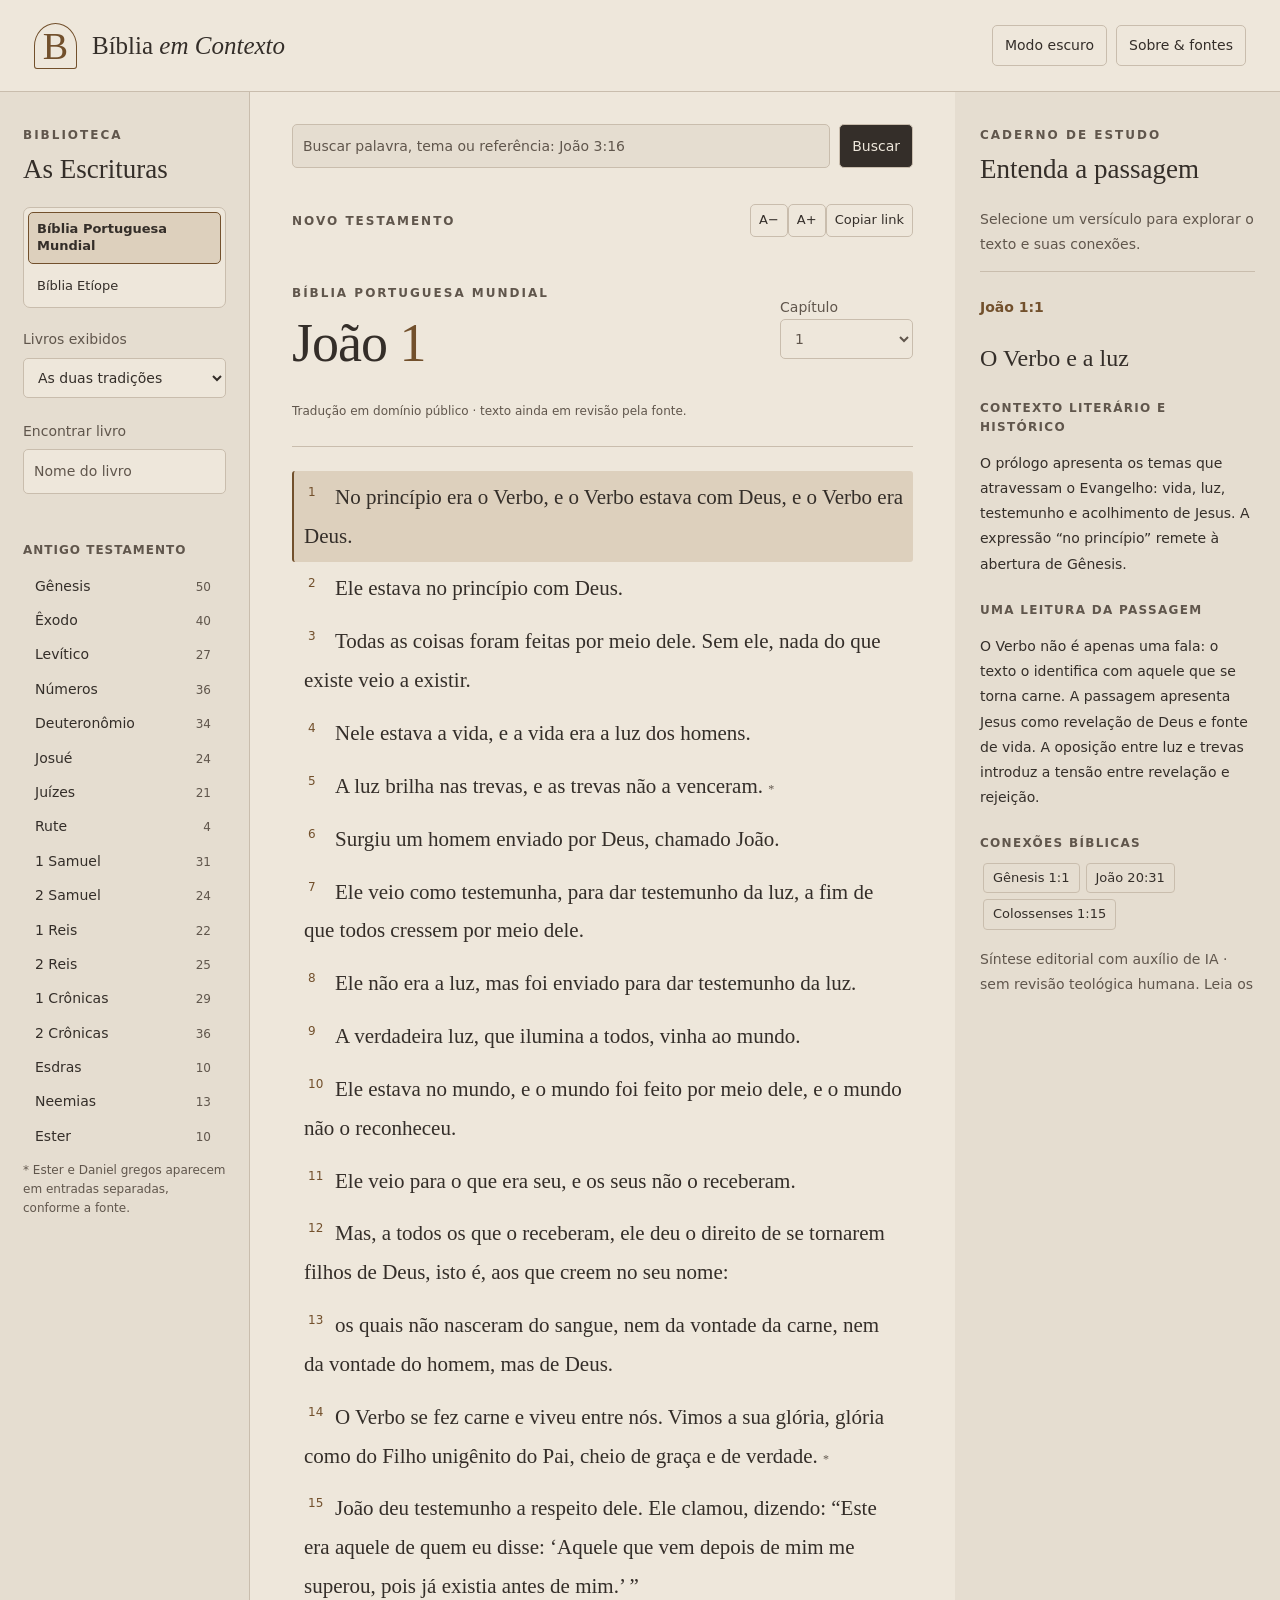
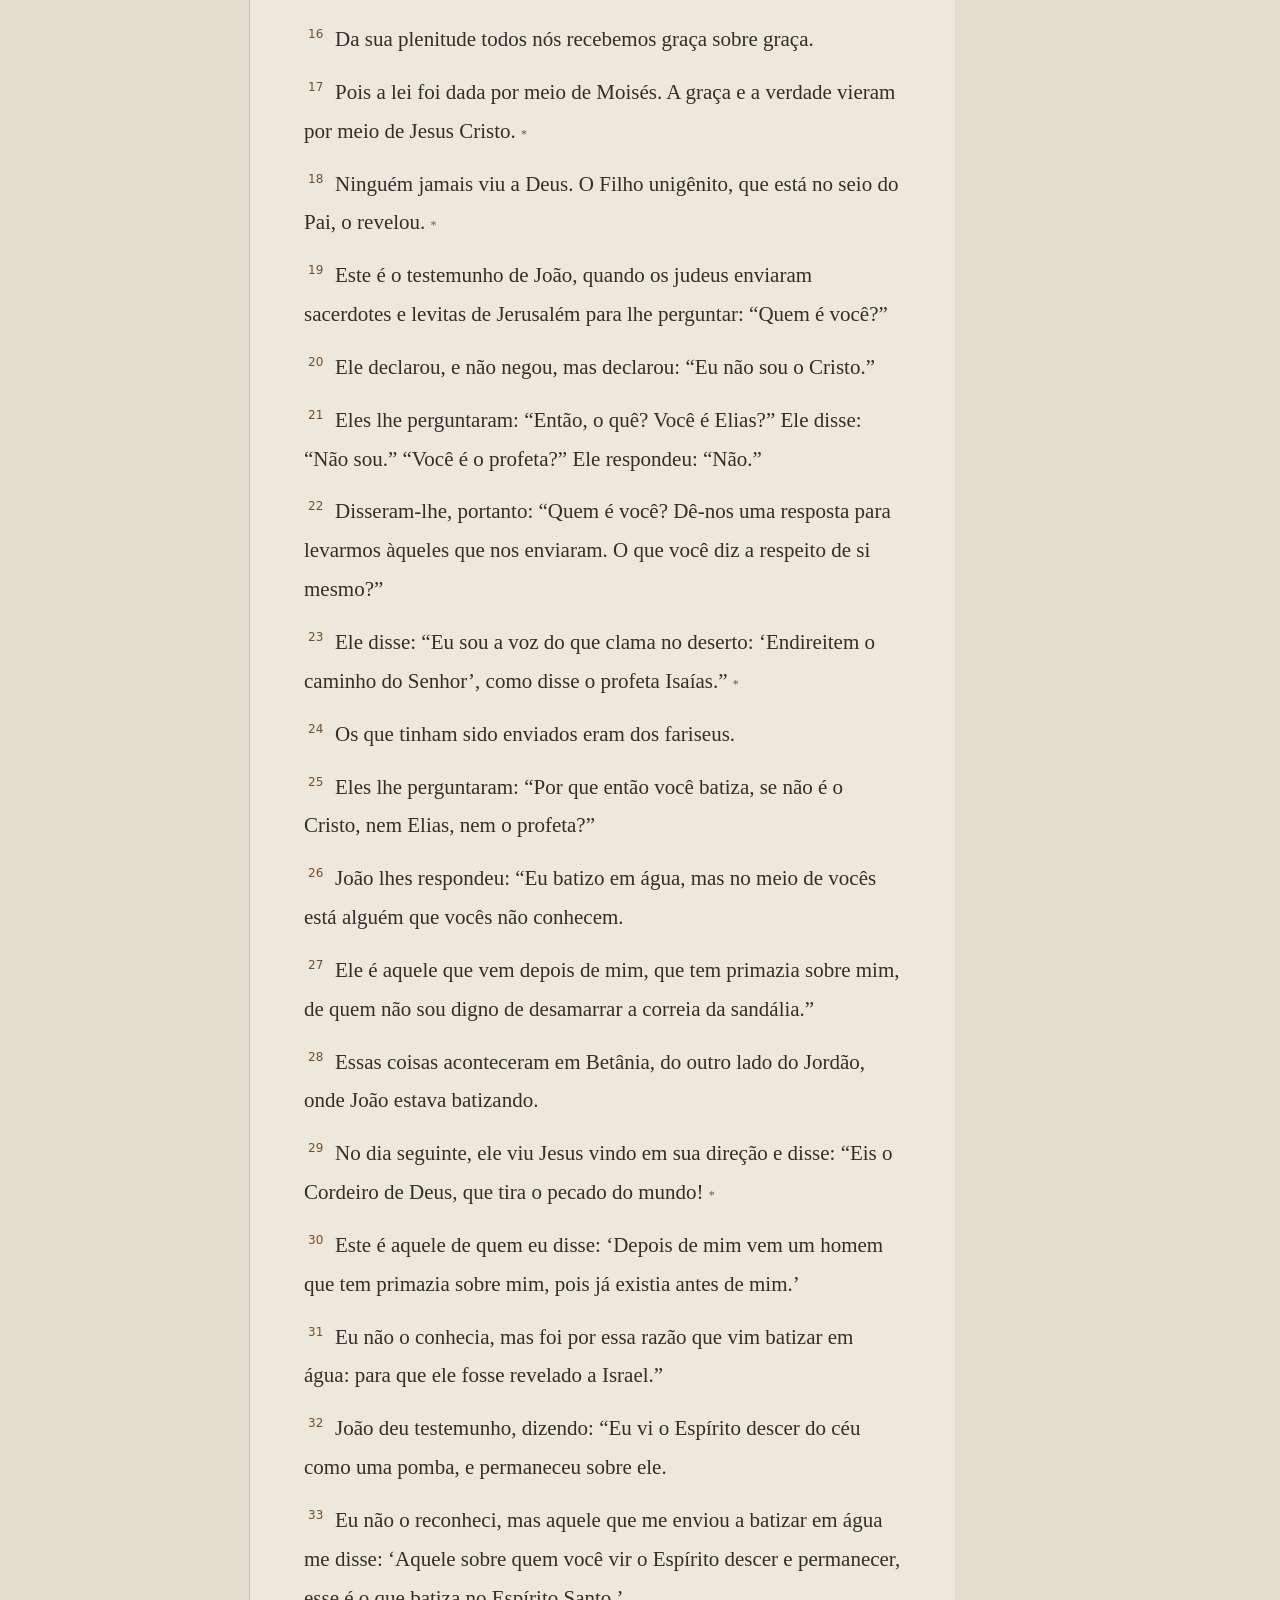
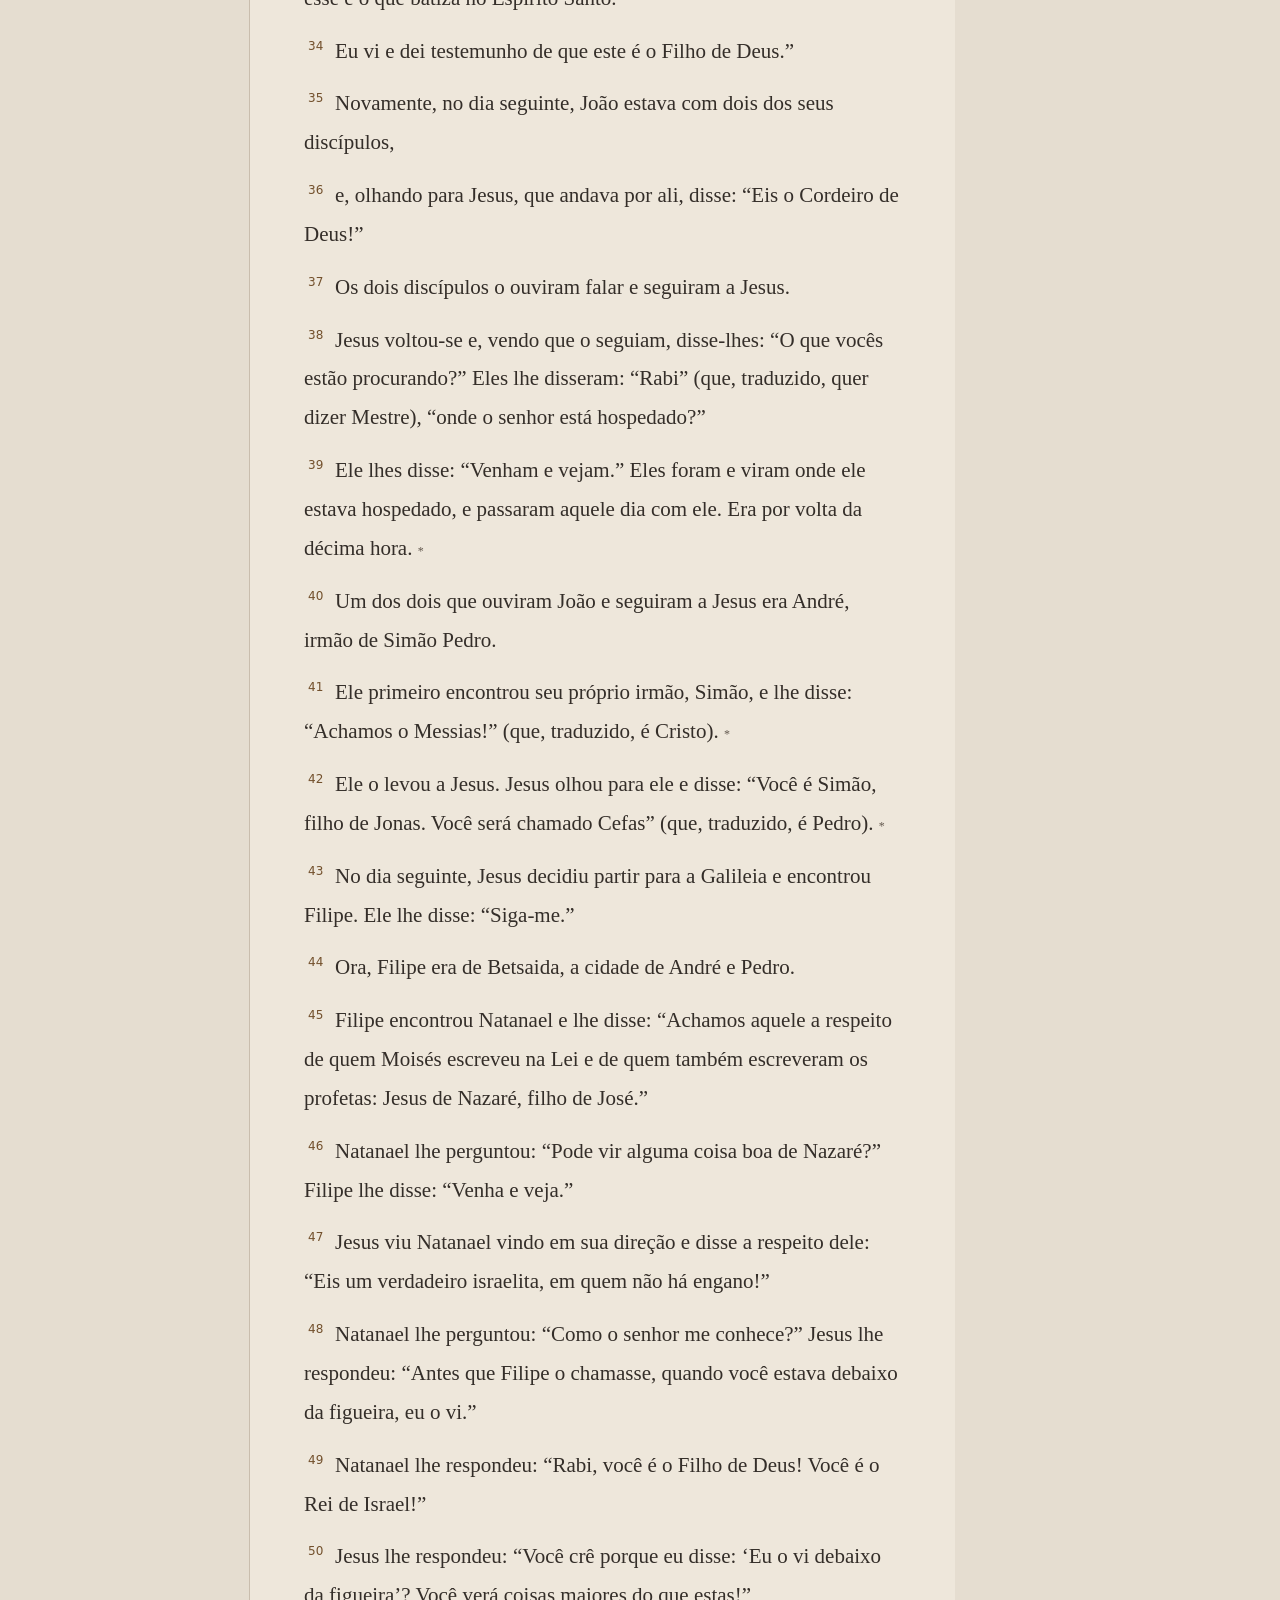
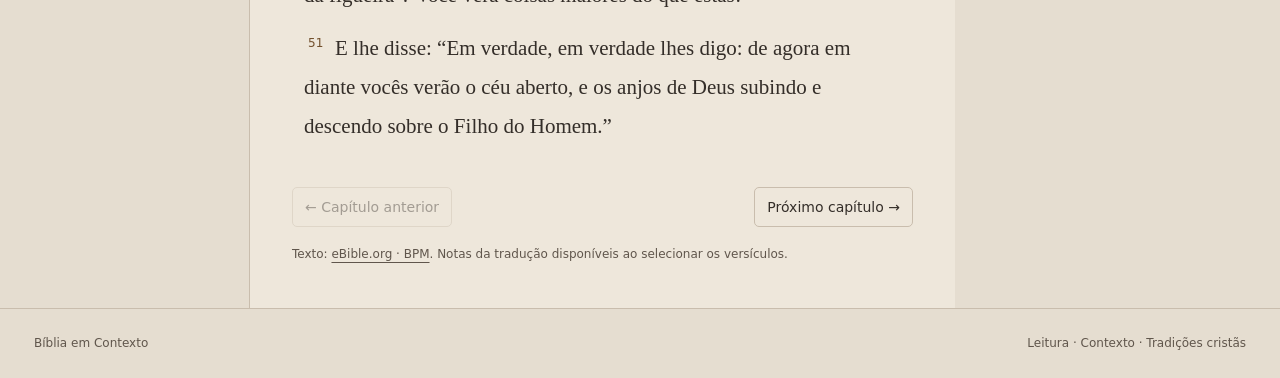
==== docs/index.html @ 59eb66b7 "Disponibiliza Enoque em português e destaca os textos etíopes" ====
<!doctype html><html lang="pt-BR"><head><meta charset="utf-8"><meta name="viewport" content="width=device-width,initial-scale=1"><meta name="theme-color" content="#e5ddd0"><meta name="description" content="Leia a Bíblia em português, consulte o cânon etíope e explore o contexto das passagens."><title>Bíblia em Contexto</title><link rel="stylesheet" href="./style.css?v=2"><script src="./ethiopic.js?v=2" defer></script><script src="./app.js?v=2" defer></script></head><body><a class="skip" href="#reading">Ir para o texto</a><header><a href="#JHN/1/1" class="brand"><span class="monogram">B</span><span>Bíblia <i>em Contexto</i></span></a><div class="header-tools"><button id="theme" aria-label="Alternar modo escuro">Modo escuro</button><button id="about-open">Sobre & fontes</button></div></header><div class="workspace"><aside class="library"><div class="eyebrow">BIBLIOTECA</div><h2>As Escrituras</h2><div class="bible-switch" role="group" aria-label="Escolher Bíblia"><button type="button" id="bible-bpm" aria-pressed="true">Bíblia Portuguesa Mundial</button><button type="button" id="bible-ethiopic" aria-pressed="false">Bíblia Etíope</button></div><p id="ethiopic-library-note" class="small library-note" hidden>Textos próprios da edição etíope e índice do cânon.</p><label id="ethiopic-filter-picker" hidden>Livros exibidos<select id="ethiopic-filter"><option value="texts">Textos da edição etíope</option><option value="all">Índice do cânon etíope</option></select></label><label id="canon-label" for="canon">Livros exibidos</label><select id="canon"><option value="all">As duas tradições</option><option value="protestant">Cânon protestante · 66 livros</option><option value="catholic">Cânon católico · 73 livros*</option></select><label for="book-filter">Encontrar livro</label><input id="book-filter" type="search" placeholder="Nome do livro"><nav id="books" aria-label="Livros da Bíblia"></nav><p class="small" id="canon-note">* Ester e Daniel gregos aparecem em entradas separadas, conforme a fonte.</p></aside><main id="reading"><form id="search-form" class="search"><label class="sr" for="search">Buscar na Bíblia</label><input id="search" type="search" placeholder="Buscar palavra, tema ou referência: João 3:16" required><button type="submit">Buscar</button></form><section id="results" hidden aria-live="polite"></section><div class="reader-toolbar"><span id="testament" class="eyebrow">NOVO TESTAMENTO</span><div><button id="smaller" aria-label="Diminuir fonte">A−</button><button id="larger" aria-label="Aumentar fonte">A+</button><button id="share">Copiar link</button></div></div><div class="chapter-heading"><div><p class="eyebrow" id="reading-edition">BÍBLIA PORTUGUESA MUNDIAL</p><h1 id="chapter-title">João <em>1</em></h1></div><label id="chapter-picker">Capítulo<select id="chapter" aria-label="Selecionar capítulo"></select></label></div><p class="edition" id="edition-note">Tradução em domínio público · texto ainda em revisão pela fonte.</p><label id="enoch-language-picker" hidden>Idioma de 1 Enoque<select id="enoch-language"><option value="pt">Português</option><option value="gez">Ge’ez</option></select></label><p class="small" id="parallel-note" hidden></p><div id="chapter-note"></div><div id="verses" aria-live="polite"><p>Carregando o texto bíblico…</p></div><nav id="chapter-nav" class="chapter-nav" aria-label="Navegação de capítulos"><button id="prev">← Capítulo anterior</button><button id="next">Próximo capítulo →</button></nav><p class="small" id="source-note">Texto: <a href="https://ebible.org/details.php?id=porbrbsl" target="_blank" rel="noopener">eBible.org · BPM</a>. Notas da tradução disponíveis ao selecionar os versículos.</p></main><aside class="study" id="study"><div class="eyebrow">CADERNO DE ESTUDO</div><h2>Entenda a passagem</h2><p class="study-help">Selecione um versículo para explorar o texto e suas conexões.</p><p id="selected-ref" class="selected-ref">João 1:1</p><div id="comment"></div><details open class="themes"><summary>Explorar por tema</summary><div id="themes"></div></details></aside></div><footer><span>Bíblia em Contexto</span><span>Leitura · Contexto · Tradições cristãs</span></footer><dialog id="about"><button id="about-close" class="close">Fechar ×</button><p class="eyebrow">CRITÉRIOS EDITORIAIS</p><h2>Uma leitura com contexto.</h2><p>O texto bíblico e os comentários são apresentados separadamente. Na Bíblia Portuguesa Mundial, o filtro reúne os livros do cânon protestante e os deuterocanônicos do cânon católico, com Ester e Daniel gregos em entradas próprias. A tradução é a mesma nos dois filtros.</p><h3>Texto e licença</h3><p>Usamos a <a href="https://ebible.org/details.php?id=porbrbsl" target="_blank" rel="noopener">Bíblia Portuguesa Mundial (BPM), disponibilizada como domínio público</a>. A fonte a identifica como rascunho em revisão; esta não é uma edição católica oficialmente aprovada. Arquivo consultado em 9 de setembro de 2026. Grafia e numeração do texto foram preservadas; apenas nomes de livros na navegação foram normalizados.</p><h3>Bíblia Etíope</h3><p>A Igreja Ortodoxa Tewahedo Etíope conta tradicionalmente 81 livros. A organização pode variar conforme o modo de agrupar livros e seções. O índice inclui obras do cânon mais amplo e indica quais ainda aguardam texto no site.</p><p>O acervo traz 1 Enoque, Jubileus e os três livros de Meqabyan em ge’ez, a partir da edição impressa da Igreja Ortodoxa Tewahedo Etíope, digitalizada pelo projeto <a href="https://betamasaheft.eu/" target="_blank" rel="noopener">Beta maṣāḥǝft (Universität Hamburg)</a>. Os textos em ge’ez foram extraídos do XML, com normalização de espaços, e são distribuídos sob <a href="https://creativecommons.org/licenses/by-sa/4.0/" target="_blank" rel="license noopener">CC BY-SA 4.0</a>. A Carta de Judas também está disponível em ge’ez, na transcrição do projeto Beta maṣāḥǝft. No índice do cânon, a sigla BPM indica os livros em comum cujo texto em português vem da Bíblia Portuguesa Mundial.</p><p>Os 108 capítulos de 1 Enoque estão disponíveis no leitor em português, na <a href="https://bibliaetiope.com.br/pt/henok" target="_blank" rel="noopener">tradução preliminar do Bíblia Etíope / QVNK Studio</a> a partir de R. H. Charles (1917). Republicação com atribuição conforme os <a href="https://bibliaetiope.com.br/pt/termos" target="_blank" rel="noopener">termos da fonte</a>. É possível alternar para ge’ez. As edições podem ter diferenças de numeração.</p><h3>Comentários e interpretações</h3><p>Os comentários são sínteses editoriais iniciais produzidas com auxílio de IA, sem revisão teológica humana. Não são parte da tradução, pronunciamento de uma igreja nem consenso acadêmico. Há comentários para uma seleção de passagens; nos demais trechos, essa ausência é indicada. As referências bíblicas permitem conferir a leitura proposta.</p><p>Quando há comparação confessional, identificamos a tradição. Uma interpretação reformada não representa todos os evangélicos. A divisão e a numeração de Ester, Daniel e Salmos podem diferir de outras edições.</p><h3>Fontes para aprofundar</h3><ul><li><a href="https://www.ethiopianorthodox.org/english/canonical/books.html?lang=en" target="_blank" rel="noopener">Igreja Ortodoxa Tewahedo Etíope · lista canônica</a></li><li><a href="https://www.islamic-awareness.org/bible/text/canon/ethiopican" target="_blank" rel="noopener">Roger W. Cowley · estudo dos cânones etíopes</a></li><li><a href="https://www.vatican.va/archive/cathechism_po/index_new/p1s1c2_50-141_po.html" target="_blank" rel="noopener">Catecismo católico, §§ 50–141: revelação, interpretação e cânon</a></li><li><a href="https://www.vatican.va/archive/compendium_ccc/documents/archive_2005_compendium-ccc_po.html" target="_blank" rel="noopener">Compêndio do Catecismo da Igreja Católica</a></li><li><a href="https://www.opc.org/wcf.html" target="_blank" rel="noopener">Confissão de Westminster — tradição presbiteriana/reformada (inglês)</a></li></ul><p class="small">O modo de leitura e o tamanho da fonte são guardados apenas neste navegador. O link compartilhado respeita as permissões de acesso do site.</p></dialog><div id="notice" role="status"></div></body></html>
---- docs/style.css ----
:root{--bg:#e5ddd0;--paper:#eee7db;--ink:#342e29;--muted:#60564c;--line:#c9bdad;--accent:#72502c;--wash:#ddd0bd;--serif:Georgia,'Times New Roman',serif;--reading:21px}*{box-sizing:border-box}body{margin:0;background:var(--bg);color:var(--ink);font:16px/1.6 system-ui,sans-serif}body.dark{--bg:#211d19;--paper:#2b2520;--ink:#e9dfd0;--muted:#bfb09e;--line:#574a3c;--accent:#d6b080;--wash:#40352a}a{color:inherit;text-underline-offset:4px}button,input,select{font:inherit;color:inherit}input::placeholder{color:var(--muted);opacity:1}::selection{background:var(--wash);color:var(--ink)}:root{color-scheme:light}body.dark{color-scheme:dark}button,select{cursor:pointer}button{background:transparent;border:1px solid var(--line);padding:8px 12px;border-radius:5px}button:hover{background:var(--wash)}button:disabled{opacity:.4;cursor:default}button:focus-visible,a:focus-visible,input:focus-visible,select:focus-visible,summary:focus-visible{outline:3px solid var(--accent);outline-offset:3px}header{height:92px;display:flex;justify-content:space-between;align-items:center;padding:0 34px;border-bottom:1px solid var(--line);background:var(--paper)}.brand{display:flex;align-items:center;gap:15px;font:25px var(--serif);text-decoration:none}.brand i{font-weight:normal}.monogram{font:38px var(--serif);border:1px solid var(--accent);border-radius:50% 50% 3px 3px;color:var(--accent);width:43px;text-align:center}.header-tools{display:flex;gap:9px}.header-tools button{font-size:14px}.workspace{display:grid;grid-template-columns:250px minmax(350px,1fr) 325px;max-width:1600px;margin:auto}.library{padding:34px 23px;border-right:1px solid var(--line)}.eyebrow{font:600 12px/1.5 system-ui,sans-serif;letter-spacing:2px;color:var(--muted)}h2{font:27px/1.25 var(--serif);margin:9px 0 20px}h3{font:22px/1.3 var(--serif);margin:23px 0 10px}label{display:block;font-size:14px;margin-bottom:7px;color:var(--muted)}input,select{background:var(--paper);border:1px solid var(--line);border-radius:5px;padding:10px;width:100%}.library select{font-size:14px;margin-bottom:22px}.library input{font-size:14px}#books{margin-top:25px;max-height:70vh;overflow:auto;padding-right:5px}#books h3{font:600 12px system-ui;letter-spacing:1px;text-transform:uppercase;color:var(--muted);margin:24px 0 12px}#books a{display:flex;justify-content:space-between;text-decoration:none;padding:6px 10px;border-left:2px solid transparent;font-size:14px}#books a.active{background:var(--wash);border-color:var(--accent);font-weight:600}#books a span{color:var(--muted);font-size:12px}main{background:var(--paper);padding:32px 42px;min-width:0}.search{display:flex;gap:9px;margin-bottom:36px}.search input{min-width:0;font-size:14px;background:var(--bg)}.search button{background:var(--ink);color:var(--paper);font-size:14px}.reader-toolbar{display:flex;align-items:center;justify-content:space-between;gap:10px}.reader-toolbar button{font-size:13px;padding:5px 8px}.chapter-heading{display:flex;align-items:center;justify-content:space-between;gap:20px;margin-top:35px}.chapter-heading h1{font:54px/1.1 var(--serif);margin:7px 0 16px;letter-spacing:-1px}.chapter-heading em{font-weight:normal;font-style:normal;color:var(--accent)}.chapter-heading select{min-width:75px}.edition,.small{font-size:12px;color:var(--muted);line-height:1.6}.edition{border-bottom:1px solid var(--line);padding-bottom:25px;margin-bottom:24px}#verses{font:var(--reading)/1.85 var(--serif)}.verse{margin:0;padding:7px 10px;border-left:2px solid transparent;border-radius:3px}.verse.selected{background:var(--wash);border-left-color:var(--accent)}.verse a{font:12px system-ui;color:var(--accent);text-decoration:none;display:inline-block;vertical-align:super;min-width:25px;padding:4px;margin-right:6px}.verse:hover{background:var(--bg)}.verse.selected:hover{background:var(--wash)}.chapter-nav{display:flex;justify-content:space-between;gap:12px;margin:34px 0 18px}.chapter-nav button{font-size:14px}.study{padding:34px 25px;align-self:start;position:sticky;top:0;max-height:100vh;overflow:auto}.study-help{font-size:14px;color:var(--muted)}.selected-ref{border-top:1px solid var(--line);padding-top:23px;font-size:14px;color:var(--accent);font-weight:600}.study p{font-size:14px;line-height:1.8}.study h3{font-size:24px}.study h4{font-size:12px;text-transform:uppercase;letter-spacing:1.3px;margin:24px 0 6px;color:var(--muted)}.reference{display:inline-block;padding:4px 9px;margin:3px;border:1px solid var(--line);border-radius:4px;font-size:13px;text-decoration:none}.themes{border-top:1px solid var(--line);margin-top:30px;padding-top:18px}.themes summary{cursor:pointer;font-family:var(--serif);font-size:21px}#themes{display:flex;gap:7px;flex-wrap:wrap;margin-top:16px}#themes button{font-size:13px;padding:5px 10px}footer{border-top:1px solid var(--line);display:flex;justify-content:space-between;padding:25px 34px;color:var(--muted);font-size:12px}#results{padding:20px;background:var(--bg);border:1px solid var(--line);margin-bottom:25px;max-height:450px;overflow:auto}#results a.result{display:block;padding:12px 0;border-bottom:1px solid var(--line);font-size:14px;text-decoration:none}#results strong{display:block;color:var(--accent)}#results button{font-size:13px;float:right}.alert{font-size:14px;background:var(--wash);border-left:2px solid var(--accent);padding:12px 15px}dialog{background:var(--paper);color:var(--ink);border:1px solid var(--line);border-radius:9px;max-width:730px;width:92%;max-height:88vh;padding:35px;line-height:1.8}dialog::backdrop{background:#211b16b3}.close{float:right;font-size:14px}#notice{position:fixed;bottom:20px;left:50%;transform:translateX(-50%);background:var(--ink);color:var(--paper);padding:12px 20px;border-radius:5px;display:none;max-width:90vw}.sr,.skip:not(:focus){position:absolute;width:1px;height:1px;overflow:hidden;clip-path:inset(50%)}.skip:focus{display:block;padding:10px}.study a:hover,#books a:hover{color:var(--accent)}@media(min-width:1600px){main{padding-left:65px;padding-right:65px}}@media(max-width:1150px){.workspace{grid-template-columns:205px minmax(300px,1fr)}.study{grid-column:2;position:static;max-height:none;border-top:1px solid var(--line)}.library{grid-row:1/3}main{padding:25px}.brand{font-size:22px}}@media(max-width:680px){header{height:auto;min-height:95px;padding:17px;gap:12px;flex-wrap:wrap}.brand{font-size:23px}.header-tools button{font-size:12px;padding:5px 8px}.workspace{display:block}.library{padding:20px;border-bottom:1px solid var(--line);border-right:0}.library h2,.library>.eyebrow,.library>label[for=book-filter],.library>#book-filter,.library>.small{display:none}.library label{margin:0}.library select{margin:5px 0 8px}#books{max-height:150px;display:flex;flex-wrap:wrap;gap:3px;margin-top:8px}#books h3{flex-basis:100%;margin:8px 0}#books a{padding:4px 8px}#books a span{display:none}main{padding:24px 18px}.chapter-heading h1{font-size:45px}.chapter-heading{margin-top:24px}.reader-toolbar{flex-wrap:wrap}.study{padding:28px 24px}.search{margin-bottom:23px}.verse{padding:7px 5px}.chapter-nav button{font-size:12px}footer{padding:22px;gap:20px}dialog{padding:24px}.edition{font-size:12px}}@media(prefers-reduced-motion:no-preference){button,a{transition:background .15s,color .15s}}

.psalm-title{font-style:italic;color:var(--muted);font-size:17px;margin:0 0 20px}

@font-face {
  font-family: "Noto Serif Ethiopic";
  src: url("./fonts/NotoSerifEthiopic.ttf") format("truetype");
  font-weight: 100 900;
  font-display: swap;
}
.bible-switch {
  display: grid;
  gap: 5px;
  padding: 4px;
  margin-bottom: 20px;
  background: var(--paper);
  border: 1px solid var(--line);
  border-radius: 7px;
}
.bible-switch button {
  border-color: transparent;
  padding: 8px;
  font-size: 13px;
  line-height: 1.3;
  text-align: left;
}
.bible-switch button[aria-pressed="true"] {
  background: var(--wash);
  color: var(--ink);
  border-color: var(--accent);
  font-weight: 650;
}
.library .library-note { margin: -8px 0 16px; }
.chapter-nav[hidden] { display: none; }
#verses [lang="gez"], #results [lang="gez"] {
  font-family: "Noto Serif Ethiopic", Nyala, "Segoe UI Historic", serif;
}
#verses [lang="gez"] { line-height: 1.95; }
#books a { gap: 8px; align-items: baseline; }
#books a span { flex-shrink: 0; }
#source-note a + a { margin-left: 0.7em; }
@media (max-width: 680px) {
  .bible-switch { grid-template-columns: minmax(0, 1fr) minmax(0, 1fr); margin-bottom: 12px; }
  .bible-switch button { text-align: center; min-height: 44px; }
  .library .library-note:not([hidden]) { display: block; margin: 0 0 10px; }
  .chapter-heading h1 { overflow-wrap: anywhere; }
}

#canon-label[hidden], #canon[hidden], #canon-note[hidden],
#chapter-picker[hidden], #parallel-note[hidden] { display: none; }
#parallel-note { margin: -12px 0 20px; }
#parallel-note a { color: var(--accent); font-weight: 600; }
@media (max-width: 680px) {
  .library:has(#bible-ethiopic[aria-pressed="true"]) > #book-filter { display: block; }
}

#ethiopic-filter-picker[hidden], #enoch-language-picker[hidden] { display: none; }
#ethiopic-filter-picker select { margin: 4px 0 12px; }
#enoch-language-picker { max-width: 16em; margin: 0 0 16px; }
#enoch-language-picker select { margin-top: 4px; }
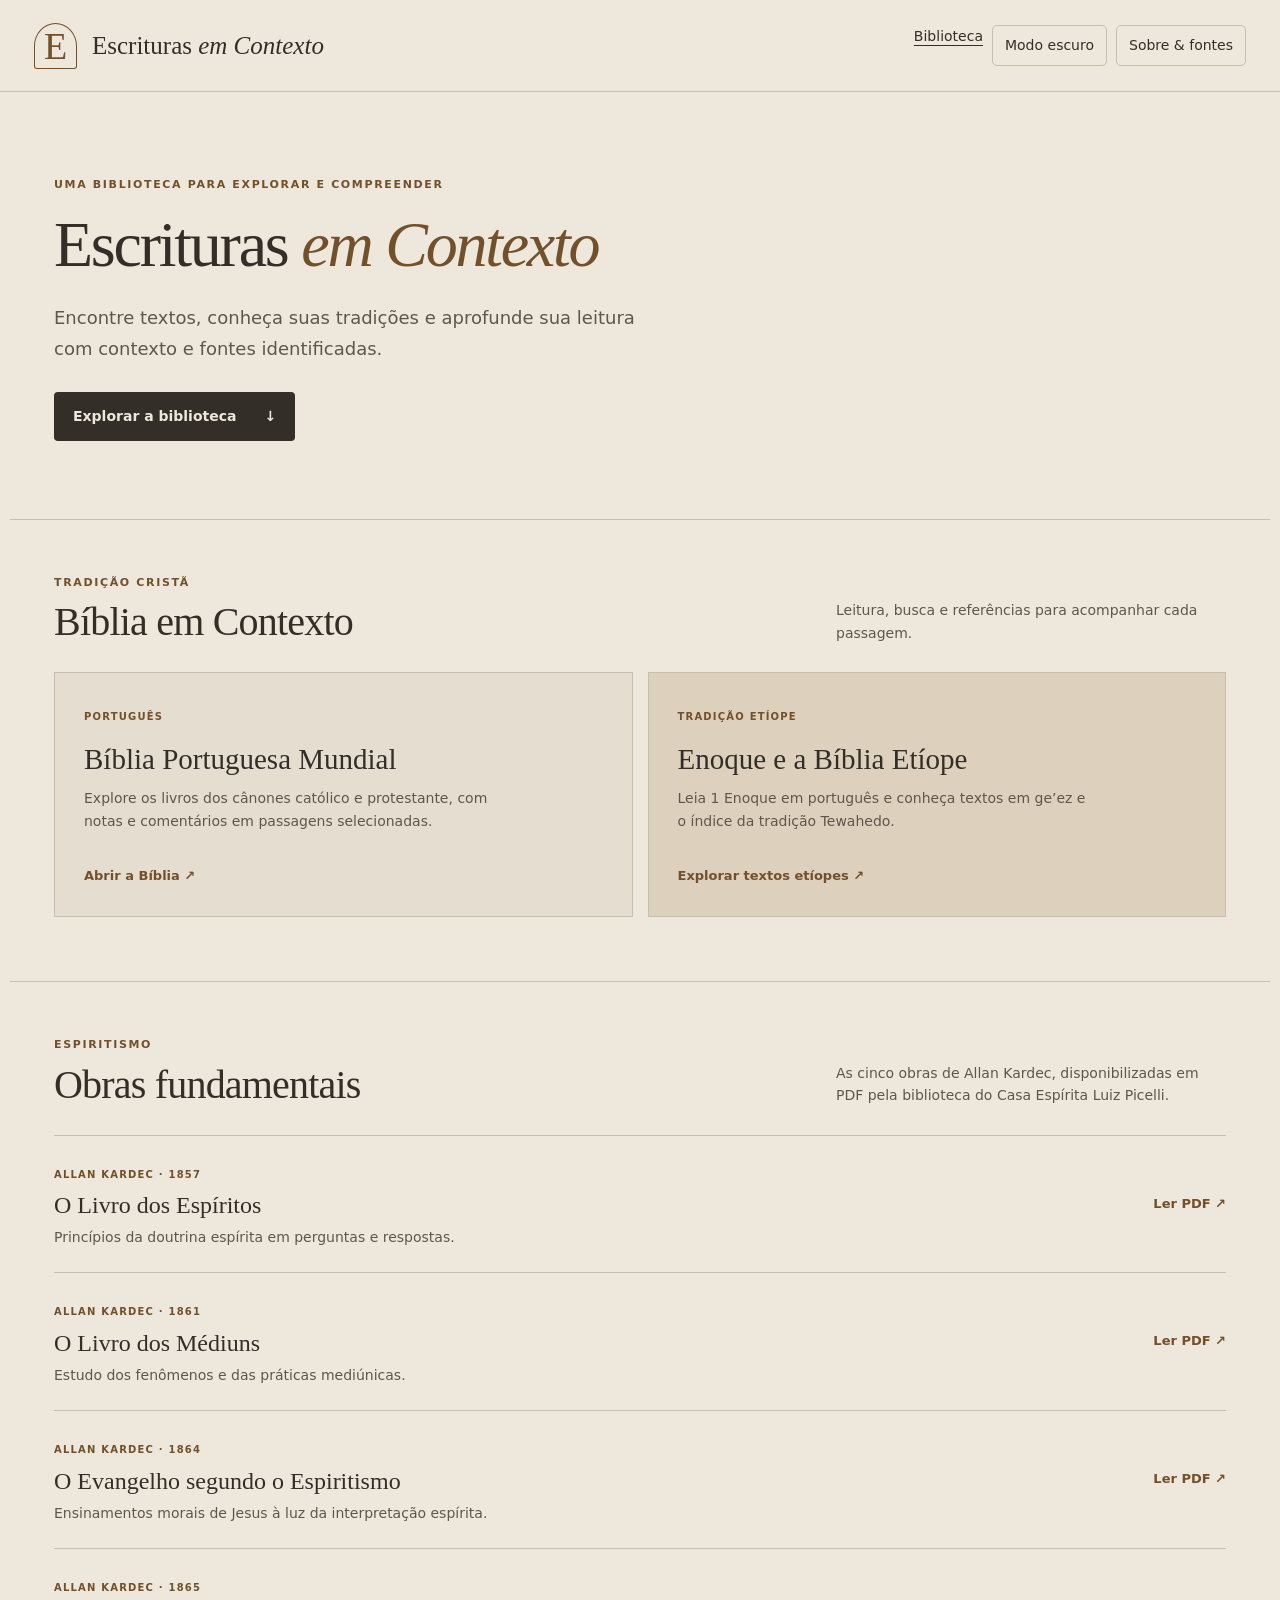
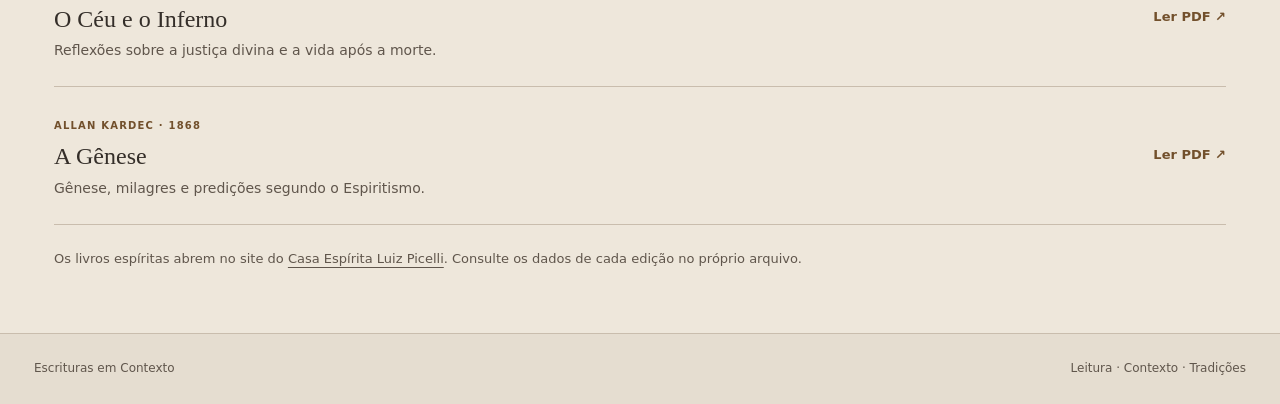
==== commit 239448a5: "Cria biblioteca Escrituras em Contexto" ====
--- a/docs/index.html
+++ b/docs/index.html
@@ -1 +1,31 @@
-<!doctype html><html lang="pt-BR"><head><meta charset="utf-8"><meta name="viewport" content="width=device-width,initial-scale=1"><meta name="theme-color" content="#e5ddd0"><meta name="description" content="Leia a Bíblia em português, consulte o cânon etíope e explore o contexto das passagens."><title>Bíblia em Contexto</title><link rel="stylesheet" href="./style.css?v=2"><script src="./ethiopic.js?v=2" defer></script><script src="./app.js?v=2" defer></script></head><body><a class="skip" href="#reading">Ir para o texto</a><header><a href="#JHN/1/1" class="brand"><span class="monogram">B</span><span>Bíblia <i>em Contexto</i></span></a><div class="header-tools"><button id="theme" aria-label="Alternar modo escuro">Modo escuro</button><button id="about-open">Sobre & fontes</button></div></header><div class="workspace"><aside class="library"><div class="eyebrow">BIBLIOTECA</div><h2>As Escrituras</h2><div class="bible-switch" role="group" aria-label="Escolher Bíblia"><button type="button" id="bible-bpm" aria-pressed="true">Bíblia Portuguesa Mundial</button><button type="button" id="bible-ethiopic" aria-pressed="false">Bíblia Etíope</button></div><p id="ethiopic-library-note" class="small library-note" hidden>Textos próprios da edição etíope e índice do cânon.</p><label id="ethiopic-filter-picker" hidden>Livros exibidos<select id="ethiopic-filter"><option value="texts">Textos da edição etíope</option><option value="all">Índice do cânon etíope</option></select></label><label id="canon-label" for="canon">Livros exibidos</label><select id="canon"><option value="all">As duas tradições</option><option value="protestant">Cânon protestante · 66 livros</option><option value="catholic">Cânon católico · 73 livros*</option></select><label for="book-filter">Encontrar livro</label><input id="book-filter" type="search" placeholder="Nome do livro"><nav id="books" aria-label="Livros da Bíblia"></nav><p class="small" id="canon-note">* Ester e Daniel gregos aparecem em entradas separadas, conforme a fonte.</p></aside><main id="reading"><form id="search-form" class="search"><label class="sr" for="search">Buscar na Bíblia</label><input id="search" type="search" placeholder="Buscar palavra, tema ou referência: João 3:16" required><button type="submit">Buscar</button></form><section id="results" hidden aria-live="polite"></section><div class="reader-toolbar"><span id="testament" class="eyebrow">NOVO TESTAMENTO</span><div><button id="smaller" aria-label="Diminuir fonte">A−</button><button id="larger" aria-label="Aumentar fonte">A+</button><button id="share">Copiar link</button></div></div><div class="chapter-heading"><div><p class="eyebrow" id="reading-edition">BÍBLIA PORTUGUESA MUNDIAL</p><h1 id="chapter-title">João <em>1</em></h1></div><label id="chapter-picker">Capítulo<select id="chapter" aria-label="Selecionar capítulo"></select></label></div><p class="edition" id="edition-note">Tradução em domínio público · texto ainda em revisão pela fonte.</p><label id="enoch-language-picker" hidden>Idioma de 1 Enoque<select id="enoch-language"><option value="pt">Português</option><option value="gez">Ge’ez</option></select></label><p class="small" id="parallel-note" hidden></p><div id="chapter-note"></div><div id="verses" aria-live="polite"><p>Carregando o texto bíblico…</p></div><nav id="chapter-nav" class="chapter-nav" aria-label="Navegação de capítulos"><button id="prev">← Capítulo anterior</button><button id="next">Próximo capítulo →</button></nav><p class="small" id="source-note">Texto: <a href="https://ebible.org/details.php?id=porbrbsl" target="_blank" rel="noopener">eBible.org · BPM</a>. Notas da tradução disponíveis ao selecionar os versículos.</p></main><aside class="study" id="study"><div class="eyebrow">CADERNO DE ESTUDO</div><h2>Entenda a passagem</h2><p class="study-help">Selecione um versículo para explorar o texto e suas conexões.</p><p id="selected-ref" class="selected-ref">João 1:1</p><div id="comment"></div><details open class="themes"><summary>Explorar por tema</summary><div id="themes"></div></details></aside></div><footer><span>Bíblia em Contexto</span><span>Leitura · Contexto · Tradições cristãs</span></footer><dialog id="about"><button id="about-close" class="close">Fechar ×</button><p class="eyebrow">CRITÉRIOS EDITORIAIS</p><h2>Uma leitura com contexto.</h2><p>O texto bíblico e os comentários são apresentados separadamente. Na Bíblia Portuguesa Mundial, o filtro reúne os livros do cânon protestante e os deuterocanônicos do cânon católico, com Ester e Daniel gregos em entradas próprias. A tradução é a mesma nos dois filtros.</p><h3>Texto e licença</h3><p>Usamos a <a href="https://ebible.org/details.php?id=porbrbsl" target="_blank" rel="noopener">Bíblia Portuguesa Mundial (BPM), disponibilizada como domínio público</a>. A fonte a identifica como rascunho em revisão; esta não é uma edição católica oficialmente aprovada. Arquivo consultado em 9 de setembro de 2026. Grafia e numeração do texto foram preservadas; apenas nomes de livros na navegação foram normalizados.</p><h3>Bíblia Etíope</h3><p>A Igreja Ortodoxa Tewahedo Etíope conta tradicionalmente 81 livros. A organização pode variar conforme o modo de agrupar livros e seções. O índice inclui obras do cânon mais amplo e indica quais ainda aguardam texto no site.</p><p>O acervo traz 1 Enoque, Jubileus e os três livros de Meqabyan em ge’ez, a partir da edição impressa da Igreja Ortodoxa Tewahedo Etíope, digitalizada pelo projeto <a href="https://betamasaheft.eu/" target="_blank" rel="noopener">Beta maṣāḥǝft (Universität Hamburg)</a>. Os textos em ge’ez foram extraídos do XML, com normalização de espaços, e são distribuídos sob <a href="https://creativecommons.org/licenses/by-sa/4.0/" target="_blank" rel="license noopener">CC BY-SA 4.0</a>. A Carta de Judas também está disponível em ge’ez, na transcrição do projeto Beta maṣāḥǝft. No índice do cânon, a sigla BPM indica os livros em comum cujo texto em português vem da Bíblia Portuguesa Mundial.</p><p>Os 108 capítulos de 1 Enoque estão disponíveis no leitor em português, na <a href="https://bibliaetiope.com.br/pt/henok" target="_blank" rel="noopener">tradução preliminar do Bíblia Etíope / QVNK Studio</a> a partir de R. H. Charles (1917). Republicação com atribuição conforme os <a href="https://bibliaetiope.com.br/pt/termos" target="_blank" rel="noopener">termos da fonte</a>. É possível alternar para ge’ez. As edições podem ter diferenças de numeração.</p><h3>Comentários e interpretações</h3><p>Os comentários são sínteses editoriais iniciais produzidas com auxílio de IA, sem revisão teológica humana. Não são parte da tradução, pronunciamento de uma igreja nem consenso acadêmico. Há comentários para uma seleção de passagens; nos demais trechos, essa ausência é indicada. As referências bíblicas permitem conferir a leitura proposta.</p><p>Quando há comparação confessional, identificamos a tradição. Uma interpretação reformada não representa todos os evangélicos. A divisão e a numeração de Ester, Daniel e Salmos podem diferir de outras edições.</p><h3>Fontes para aprofundar</h3><ul><li><a href="https://www.ethiopianorthodox.org/english/canonical/books.html?lang=en" target="_blank" rel="noopener">Igreja Ortodoxa Tewahedo Etíope · lista canônica</a></li><li><a href="https://www.islamic-awareness.org/bible/text/canon/ethiopican" target="_blank" rel="noopener">Roger W. Cowley · estudo dos cânones etíopes</a></li><li><a href="https://www.vatican.va/archive/cathechism_po/index_new/p1s1c2_50-141_po.html" target="_blank" rel="noopener">Catecismo católico, §§ 50–141: revelação, interpretação e cânon</a></li><li><a href="https://www.vatican.va/archive/compendium_ccc/documents/archive_2005_compendium-ccc_po.html" target="_blank" rel="noopener">Compêndio do Catecismo da Igreja Católica</a></li><li><a href="https://www.opc.org/wcf.html" target="_blank" rel="noopener">Confissão de Westminster — tradição presbiteriana/reformada (inglês)</a></li></ul><p class="small">O modo de leitura e o tamanho da fonte são guardados apenas neste navegador. O link compartilhado respeita as permissões de acesso do site.</p></dialog><div id="notice" role="status"></div></body></html>
+<!doctype html><html lang="pt-BR"><head><meta charset="utf-8"><meta name="viewport" content="width=device-width,initial-scale=1"><meta name="theme-color" content="#e5ddd0"><meta name="description" content="Leia escrituras e obras espirituais, explore tradições e conheça suas fontes."><title>Escrituras em Contexto</title><link rel="stylesheet" href="./style.css?v=4"><link rel="stylesheet" href="./hub.css?v=4"><script src="./ethiopic.js?v=4" defer></script><script src="./app.js?v=4" defer></script></head><body><a class="skip" id="skip-main" href="#hub">Ir para o conteúdo</a><header><a href="#inicio" class="brand"><span class="monogram">E</span><span>Escrituras <i>em Contexto</i></span></a><div class="header-tools"><a class="hub-home-link" href="#inicio">Biblioteca</a><button id="theme" aria-label="Alternar modo escuro">Modo escuro</button><button id="about-open">Sobre & fontes</button></div></header><main class="hub" id="hub" hidden>
+  <div class="hub-shell">
+    <section class="hub-intro" aria-labelledby="hub-title">
+      <p class="hub-kicker">UMA BIBLIOTECA PARA EXPLORAR E COMPREENDER</p>
+      <h1 id="hub-title">Escrituras <em>em Contexto</em></h1>
+      <p>Encontre textos, conheça suas tradições e aprofunde sua leitura com contexto e fontes identificadas.</p>
+      <a class="hub-primary" href="#colecao-biblica">Explorar a biblioteca <span aria-hidden="true">↓</span></a>
+    </section>
+
+    <section class="hub-collection" id="colecao-biblica" aria-labelledby="biblia-heading">
+      <div class="hub-section-head"><div><p class="hub-kicker">TRADIÇÃO CRISTÃ</p><h2 id="biblia-heading">Bíblia em Contexto</h2></div><p>Leitura, busca e referências para acompanhar cada passagem.</p></div>
+      <div class="hub-bible-grid">
+        <a class="hub-bible-card" href="#JHN/1/1"><div><span class="hub-tag">PORTUGUÊS</span><h3>Bíblia Portuguesa Mundial</h3><p>Explore os livros dos cânones católico e protestante, com notas e comentários em passagens selecionadas.</p></div><span class="hub-card-action">Abrir a Bíblia <span aria-hidden="true">↗</span></span></a>
+        <a class="hub-bible-card featured" href="#etiope/ENO/1/1"><div><span class="hub-tag">TRADIÇÃO ETÍOPE</span><h3>Enoque e a Bíblia Etíope</h3><p>Leia 1 Enoque em português e conheça textos em ge’ez e o índice da tradição Tewahedo.</p></div><span class="hub-card-action">Explorar textos etíopes <span aria-hidden="true">↗</span></span></a>
+      </div>
+    </section>
+
+    <section class="hub-collection" id="colecao-espirita" aria-labelledby="espiritismo-heading">
+      <div class="hub-section-head"><div><p class="hub-kicker">ESPIRITISMO</p><h2 id="espiritismo-heading">Obras fundamentais</h2></div><p>As cinco obras de Allan Kardec, disponibilizadas em PDF pela biblioteca do Casa Espírita Luiz Picelli.</p></div>
+      <div class="hub-works" aria-label="Obras fundamentais do Espiritismo">
+        <a class="hub-work" href="https://celp.org.br/wp-content/uploads/2023/06/O-livro-dos-espiritos.pdf" target="_blank" rel="noopener"><div><span>ALLAN KARDEC · 1857</span><h3>O Livro dos Espíritos</h3><p>Princípios da doutrina espírita em perguntas e respostas.</p></div><span class="hub-work-link">Ler PDF ↗</span></a>
+        <a class="hub-work" href="https://celp.org.br/wp-content/uploads/2023/06/O-livro-dos-mediuns.pdf" target="_blank" rel="noopener"><div><span>ALLAN KARDEC · 1861</span><h3>O Livro dos Médiuns</h3><p>Estudo dos fenômenos e das práticas mediúnicas.</p></div><span class="hub-work-link">Ler PDF ↗</span></a>
+        <a class="hub-work" href="https://celp.org.br/wp-content/uploads/2023/06/O-Evangelho-segundo-o-Espiritismo.pdf" target="_blank" rel="noopener"><div><span>ALLAN KARDEC · 1864</span><h3>O Evangelho segundo o Espiritismo</h3><p>Ensinamentos morais de Jesus à luz da interpretação espírita.</p></div><span class="hub-work-link">Ler PDF ↗</span></a>
+        <a class="hub-work" href="https://celp.org.br/wp-content/uploads/2023/06/O-ceu-e-inferno.pdf" target="_blank" rel="noopener"><div><span>ALLAN KARDEC · 1865</span><h3>O Céu e o Inferno</h3><p>Reflexões sobre a justiça divina e a vida após a morte.</p></div><span class="hub-work-link">Ler PDF ↗</span></a>
+        <a class="hub-work" href="https://celp.org.br/wp-content/uploads/2023/06/A-Genese-Allan-Kardec.pdf" target="_blank" rel="noopener"><div><span>ALLAN KARDEC · 1868</span><h3>A Gênese</h3><p>Gênese, milagres e predições segundo o Espiritismo.</p></div><span class="hub-work-link">Ler PDF ↗</span></a>
+      </div>
+      <p class="hub-source">Os livros espíritas abrem no site do <a href="https://celp.org.br/apostilas/" target="_blank" rel="noopener">Casa Espírita Luiz Picelli</a>. Consulte os dados de cada edição no próprio arquivo.</p>
+    </section>
+  </div>
+</main>
+<div class="workspace" hidden><aside class="library"><div class="eyebrow">BIBLIOTECA</div><h2>As Escrituras</h2><div class="bible-switch" role="group" aria-label="Escolher Bíblia"><button type="button" id="bible-bpm" aria-pressed="true">Bíblia Portuguesa Mundial</button><button type="button" id="bible-ethiopic" aria-pressed="false">Bíblia Etíope</button></div><p id="ethiopic-library-note" class="small library-note" hidden>Textos próprios da edição etíope e índice do cânon.</p><label id="ethiopic-filter-picker" hidden>Livros exibidos<select id="ethiopic-filter"><option value="texts">Textos da edição etíope</option><option value="all">Índice do cânon etíope</option></select></label><label id="canon-label" for="canon">Livros exibidos</label><select id="canon"><option value="all">As duas tradições</option><option value="protestant">Cânon protestante · 66 livros</option><option value="catholic">Cânon católico · 73 livros*</option></select><label for="book-filter">Encontrar livro</label><input id="book-filter" type="search" placeholder="Nome do livro"><nav id="books" aria-label="Livros da Bíblia"></nav><p class="small" id="canon-note">* Ester e Daniel gregos aparecem em entradas separadas, conforme a fonte.</p></aside><main id="reading"><form id="search-form" class="search"><label class="sr" for="search">Buscar na Bíblia</label><input id="search" type="search" placeholder="Buscar palavra, tema ou referência: João 3:16" required><button type="submit">Buscar</button></form><section id="results" hidden aria-live="polite"></section><div class="reader-toolbar"><span id="testament" class="eyebrow">NOVO TESTAMENTO</span><div><button id="smaller" aria-label="Diminuir fonte">A−</button><button id="larger" aria-label="Aumentar fonte">A+</button><button id="share">Copiar link</button></div></div><div class="chapter-heading"><div><p class="eyebrow" id="reading-edition">BÍBLIA PORTUGUESA MUNDIAL</p><h1 id="chapter-title">João <em>1</em></h1></div><label id="chapter-picker">Capítulo<select id="chapter" aria-label="Selecionar capítulo"></select></label></div><p class="edition" id="edition-note">Tradução em domínio público · texto ainda em revisão pela fonte.</p><label id="enoch-language-picker" hidden>Idioma de 1 Enoque<select id="enoch-language"><option value="pt">Português</option><option value="gez">Ge’ez</option></select></label><p class="small" id="parallel-note" hidden></p><div id="chapter-note"></div><div id="verses" aria-live="polite"><p>Carregando o texto bíblico…</p></div><nav id="chapter-nav" class="chapter-nav" aria-label="Navegação de capítulos"><button id="prev">← Capítulo anterior</button><button id="next">Próximo capítulo →</button></nav><p class="small" id="source-note">Texto: <a href="https://ebible.org/details.php?id=porbrbsl" target="_blank" rel="noopener">eBible.org · BPM</a>. Notas da tradução disponíveis ao selecionar os versículos.</p></main><aside class="study" id="study"><div class="eyebrow">CADERNO DE ESTUDO</div><h2>Entenda a passagem</h2><p class="study-help">Selecione um versículo para explorar o texto e suas conexões.</p><p id="selected-ref" class="selected-ref">João 1:1</p><div id="comment"></div><details open class="themes"><summary>Explorar por tema</summary><div id="themes"></div></details></aside></div><footer><span>Escrituras em Contexto</span><span>Leitura · Contexto · Tradições</span></footer><dialog id="about"><button id="about-close" class="close">Fechar ×</button><p class="eyebrow">CRITÉRIOS EDITORIAIS</p><h2>Uma leitura com contexto.</h2><p>O texto bíblico e os comentários são apresentados separadamente. Na Bíblia Portuguesa Mundial, o filtro reúne os livros do cânon protestante e os deuterocanônicos do cânon católico, com Ester e Daniel gregos em entradas próprias. A tradução é a mesma nos dois filtros.</p><h3>Texto e licença</h3><p>Usamos a <a href="https://ebible.org/details.php?id=porbrbsl" target="_blank" rel="noopener">Bíblia Portuguesa Mundial (BPM), disponibilizada como domínio público</a>. A fonte a identifica como rascunho em revisão; esta não é uma edição católica oficialmente aprovada. Arquivo consultado em 9 de setembro de 2026. Grafia e numeração do texto foram preservadas; apenas nomes de livros na navegação foram normalizados.</p><h3>Bíblia Etíope</h3><p>A Igreja Ortodoxa Tewahedo Etíope conta tradicionalmente 81 livros. A organização pode variar conforme o modo de agrupar livros e seções. O índice inclui obras do cânon mais amplo e indica quais ainda aguardam texto no site.</p><p>O acervo traz 1 Enoque, Jubileus e os três livros de Meqabyan em ge’ez, a partir da edição impressa da Igreja Ortodoxa Tewahedo Etíope, digitalizada pelo projeto <a href="https://betamasaheft.eu/" target="_blank" rel="noopener">Beta maṣāḥǝft (Universität Hamburg)</a>. Os textos em ge’ez foram extraídos do XML, com normalização de espaços, e são distribuídos sob <a href="https://creativecommons.org/licenses/by-sa/4.0/" target="_blank" rel="license noopener">CC BY-SA 4.0</a>. A Carta de Judas também está disponível em ge’ez, na transcrição do projeto Beta maṣāḥǝft. No índice do cânon, a sigla BPM indica os livros em comum cujo texto em português vem da Bíblia Portuguesa Mundial.</p><p>Os 108 capítulos de 1 Enoque estão disponíveis no leitor em português, na <a href="https://bibliaetiope.com.br/pt/henok" target="_blank" rel="noopener">tradução preliminar do Bíblia Etíope / QVNK Studio</a> a partir de R. H. Charles (1917). Republicação com atribuição conforme os <a href="https://bibliaetiope.com.br/pt/termos" target="_blank" rel="noopener">termos da fonte</a>. É possível alternar para ge’ez. As edições podem ter diferenças de numeração.</p><h3>Obras espíritas</h3><p>As cinco obras fundamentais de Allan Kardec abrem na biblioteca do <a href="https://celp.org.br/apostilas/" target="_blank" rel="noopener">Casa Espírita Luiz Picelli</a>. Os dados de cada edição estão no respectivo PDF.</p><h3>Comentários e interpretações</h3><p>Os comentários são sínteses editoriais iniciais produzidas com auxílio de IA, sem revisão teológica humana. Não são parte da tradução, pronunciamento de uma igreja nem consenso acadêmico. Há comentários para uma seleção de passagens; nos demais trechos, essa ausência é indicada. As referências bíblicas permitem conferir a leitura proposta.</p><p>Quando há comparação confessional, identificamos a tradição. Uma interpretação reformada não representa todos os evangélicos. A divisão e a numeração de Ester, Daniel e Salmos podem diferir de outras edições.</p><h3>Fontes para aprofundar</h3><ul><li><a href="https://www.ethiopianorthodox.org/english/canonical/books.html?lang=en" target="_blank" rel="noopener">Igreja Ortodoxa Tewahedo Etíope · lista canônica</a></li><li><a href="https://www.islamic-awareness.org/bible/text/canon/ethiopican" target="_blank" rel="noopener">Roger W. Cowley · estudo dos cânones etíopes</a></li><li><a href="https://www.vatican.va/archive/cathechism_po/index_new/p1s1c2_50-141_po.html" target="_blank" rel="noopener">Catecismo católico, §§ 50–141: revelação, interpretação e cânon</a></li><li><a href="https://www.vatican.va/archive/compendium_ccc/documents/archive_2005_compendium-ccc_po.html" target="_blank" rel="noopener">Compêndio do Catecismo da Igreja Católica</a></li><li><a href="https://www.opc.org/wcf.html" target="_blank" rel="noopener">Confissão de Westminster — tradição presbiteriana/reformada (inglês)</a></li></ul><p class="small">O modo de leitura e o tamanho da fonte são guardados apenas neste navegador. O link compartilhado respeita as permissões de acesso do site.</p></dialog><div id="notice" role="status"></div></body></html>
--- a/docs/hub.css
+++ b/docs/hub.css
@@ -0,0 +1,46 @@
+.hub { min-height: calc(100vh - 180px); padding: 0; background: var(--paper); }
+.hub[hidden], .workspace[hidden] { display: none; }
+.hub-shell { max-width: 1260px; margin: 0 auto; }
+.hub-intro { padding: 85px 44px 78px; max-width: 920px; }
+.hub-kicker { color: var(--accent); font: 700 11px/1.5 system-ui, sans-serif; letter-spacing: .15em; margin: 0 0 18px; }
+.hub-intro h1 { font: 64px/1.04 var(--serif); letter-spacing: -.035em; margin: 0; }
+.hub-intro h1 em { color: var(--accent); font-weight: normal; }
+.hub-intro > p:not(.hub-kicker) { color: var(--muted); max-width: 590px; font-size: 18px; line-height: 1.7; margin: 25px 0 28px; }
+.hub-primary { display: inline-flex; align-items: center; gap: 28px; background: var(--ink); color: var(--paper); text-decoration: none; border-radius: 4px; padding: 13px 19px; font-size: 14px; font-weight: 650; }
+.hub-primary:hover { opacity: .86; }
+.hub-collection { border-top: 1px solid var(--line); padding: 55px 44px 64px; }
+.hub-section-head { display: flex; gap: 35px; align-items: end; justify-content: space-between; margin-bottom: 28px; }
+.hub-section-head .hub-kicker { margin-bottom: 9px; }
+.hub-section-head h2 { font: 40px/1.1 var(--serif); margin: 0; letter-spacing: -.02em; }
+.hub-section-head > p { max-width: 390px; color: var(--muted); font-size: 14px; line-height: 1.6; margin: 0; }
+.hub-bible-grid { display: grid; grid-template-columns: repeat(2, minmax(0, 1fr)); gap: 15px; }
+.hub-bible-card { min-height: 245px; display: flex; flex-direction: column; justify-content: space-between; padding: 29px; border: 1px solid var(--line); background: var(--bg); text-decoration: none; }
+.hub-bible-card.featured { background: var(--wash); }
+.hub-tag, .hub-work div > span { color: var(--accent); font: 700 10px/1.5 system-ui, sans-serif; letter-spacing: .12em; }
+.hub-bible-card h3 { font: 29px/1.17 var(--serif); margin: 15px 0 10px; }
+.hub-bible-card p { color: var(--muted); font-size: 14px; line-height: 1.65; max-width: 420px; margin: 0; }
+.hub-card-action, .hub-work-link { font-size: 13px; font-weight: 700; color: var(--accent); }
+.hub-card-action { margin-top: 25px; }
+.hub-bible-card:hover, .hub-work:hover { border-color: var(--accent); }
+.hub-works { border-top: 1px solid var(--line); }
+.hub-work { display: flex; align-items: center; justify-content: space-between; gap: 20px; padding: 24px 0; border-bottom: 1px solid var(--line); text-decoration: none; }
+.hub-work h3 { font: 24px/1.2 var(--serif); margin: 6px 0; }
+.hub-work p { color: var(--muted); font-size: 14px; margin: 0; }
+.hub-work-link { flex-shrink: 0; }
+.hub-source { font-size: 13px; color: var(--muted); margin: 24px 0 0; }
+.hub-home-link { font-size: 14px; white-space: nowrap; }
+@media (max-width: 680px) {
+  .hub-intro { padding: 55px 22px 52px; }
+  .hub-intro h1 { font-size: clamp(43px, 11vw, 58px); }
+  .hub-intro > p:not(.hub-kicker) { font-size: 16px; }
+  .hub-collection { padding: 38px 22px 44px; }
+  .hub-section-head { display: block; }
+  .hub-section-head h2 { font-size: 34px; }
+  .hub-section-head > p { margin-top: 13px; }
+  .hub-bible-grid { grid-template-columns: 1fr; }
+  .hub-bible-card { min-height: 205px; padding: 23px; }
+  .hub-work { align-items: flex-start; }
+  .hub-work h3 { font-size: 22px; }
+  .hub-work-link { margin-top: 7px; }
+}
+
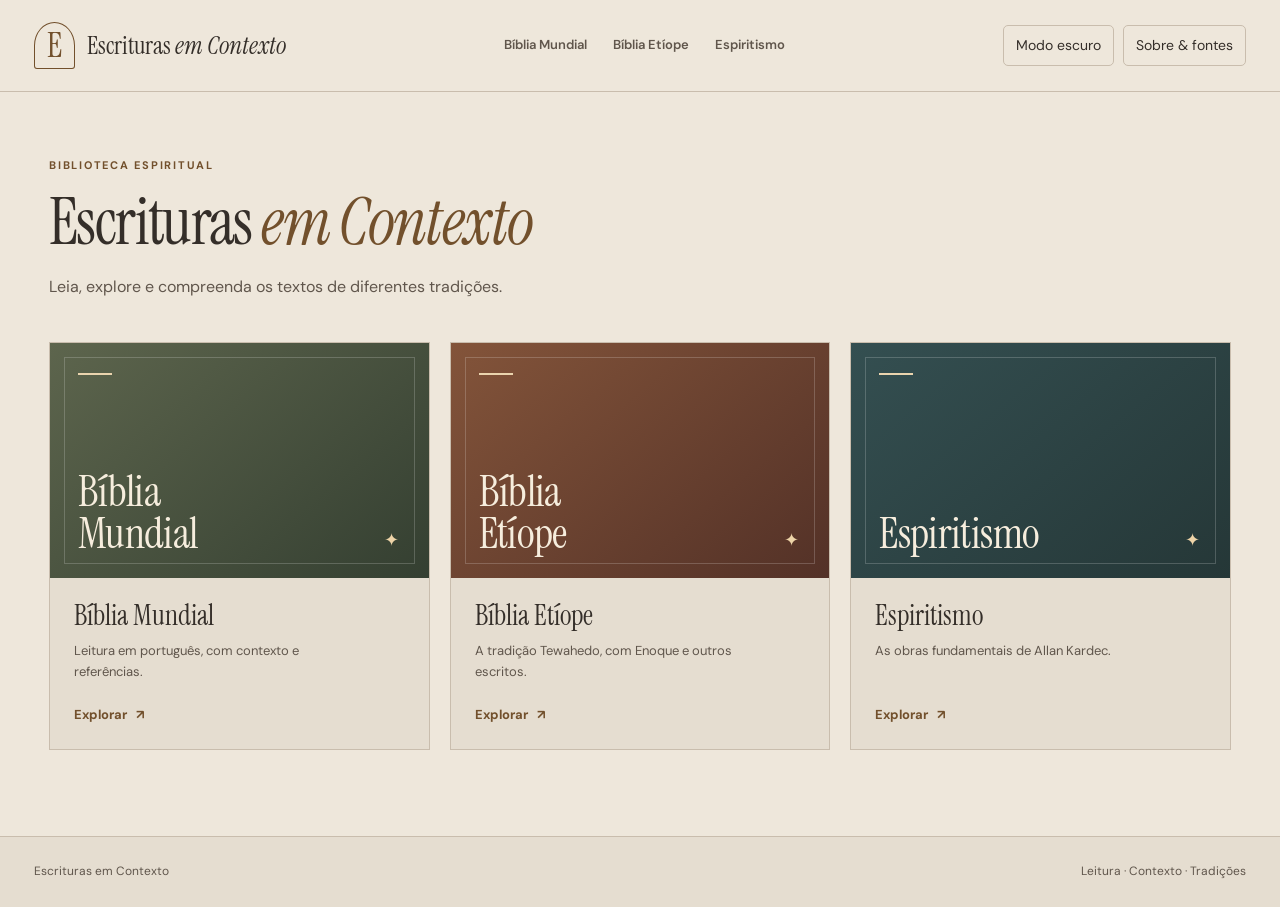
==== commit d0a6f29f: "Organiza as três coleções e aperfeiçoa a leitura" ====
--- a/docs/index.html
+++ b/docs/index.html
@@ -1,31 +1,55 @@
-<!doctype html><html lang="pt-BR"><head><meta charset="utf-8"><meta name="viewport" content="width=device-width,initial-scale=1"><meta name="theme-color" content="#e5ddd0"><meta name="description" content="Leia escrituras e obras espirituais, explore tradições e conheça suas fontes."><title>Escrituras em Contexto</title><link rel="stylesheet" href="./style.css?v=4"><link rel="stylesheet" href="./hub.css?v=4"><script src="./ethiopic.js?v=4" defer></script><script src="./app.js?v=4" defer></script></head><body><a class="skip" id="skip-main" href="#hub">Ir para o conteúdo</a><header><a href="#inicio" class="brand"><span class="monogram">E</span><span>Escrituras <i>em Contexto</i></span></a><div class="header-tools"><a class="hub-home-link" href="#inicio">Biblioteca</a><button id="theme" aria-label="Alternar modo escuro">Modo escuro</button><button id="about-open">Sobre & fontes</button></div></header><main class="hub" id="hub" hidden>
+<!doctype html><html lang="pt-BR"><head><meta charset="utf-8"><meta name="viewport" content="width=device-width,initial-scale=1"><meta name="theme-color" content="#e5ddd0"><meta name="description" content="Leia escrituras e obras espirituais, explore tradições e conheça suas fontes."><title>Escrituras em Contexto</title><link rel="stylesheet" href="./style.css?v=5"><link rel="stylesheet" href="./hub.css?v=5"><script src="./ethiopic.js?v=5" defer></script><script src="./app.js?v=5" defer></script></head><body><a class="skip" id="skip-main" href="#hub">Ir para o conteúdo</a><header><a href="#inicio" class="brand"><span class="monogram">E</span><span>Escrituras <i>em Contexto</i></span></a><nav class="site-nav" aria-label="Coleções"><a href="#JHN/1/1" data-area="bpm">Bíblia Mundial</a><a href="#etiope/ENO/1/1" data-area="ethiopic">Bíblia Etíope</a><a href="#espiritismo/espiritos" data-area="spirit">Espiritismo</a></nav><div class="header-tools"><button id="theme" aria-label="Alternar modo escuro">Modo escuro</button><button id="about-open">Sobre & fontes</button></div></header><main class="hub" id="hub" hidden>
   <div class="hub-shell">
     <section class="hub-intro" aria-labelledby="hub-title">
-      <p class="hub-kicker">UMA BIBLIOTECA PARA EXPLORAR E COMPREENDER</p>
+      <p class="hub-kicker">BIBLIOTECA ESPIRITUAL</p>
       <h1 id="hub-title">Escrituras <em>em Contexto</em></h1>
-      <p>Encontre textos, conheça suas tradições e aprofunde sua leitura com contexto e fontes identificadas.</p>
-      <a class="hub-primary" href="#colecao-biblica">Explorar a biblioteca <span aria-hidden="true">↓</span></a>
+      <p>Leia, explore e compreenda os textos de diferentes tradições.</p>
     </section>
-
-    <section class="hub-collection" id="colecao-biblica" aria-labelledby="biblia-heading">
-      <div class="hub-section-head"><div><p class="hub-kicker">TRADIÇÃO CRISTÃ</p><h2 id="biblia-heading">Bíblia em Contexto</h2></div><p>Leitura, busca e referências para acompanhar cada passagem.</p></div>
-      <div class="hub-bible-grid">
-        <a class="hub-bible-card" href="#JHN/1/1"><div><span class="hub-tag">PORTUGUÊS</span><h3>Bíblia Portuguesa Mundial</h3><p>Explore os livros dos cânones católico e protestante, com notas e comentários em passagens selecionadas.</p></div><span class="hub-card-action">Abrir a Bíblia <span aria-hidden="true">↗</span></span></a>
-        <a class="hub-bible-card featured" href="#etiope/ENO/1/1"><div><span class="hub-tag">TRADIÇÃO ETÍOPE</span><h3>Enoque e a Bíblia Etíope</h3><p>Leia 1 Enoque em português e conheça textos em ge’ez e o índice da tradição Tewahedo.</p></div><span class="hub-card-action">Explorar textos etíopes <span aria-hidden="true">↗</span></span></a>
-      </div>
-    </section>
-
-    <section class="hub-collection" id="colecao-espirita" aria-labelledby="espiritismo-heading">
-      <div class="hub-section-head"><div><p class="hub-kicker">ESPIRITISMO</p><h2 id="espiritismo-heading">Obras fundamentais</h2></div><p>As cinco obras de Allan Kardec, disponibilizadas em PDF pela biblioteca do Casa Espírita Luiz Picelli.</p></div>
-      <div class="hub-works" aria-label="Obras fundamentais do Espiritismo">
-        <a class="hub-work" href="https://celp.org.br/wp-content/uploads/2023/06/O-livro-dos-espiritos.pdf" target="_blank" rel="noopener"><div><span>ALLAN KARDEC · 1857</span><h3>O Livro dos Espíritos</h3><p>Princípios da doutrina espírita em perguntas e respostas.</p></div><span class="hub-work-link">Ler PDF ↗</span></a>
-        <a class="hub-work" href="https://celp.org.br/wp-content/uploads/2023/06/O-livro-dos-mediuns.pdf" target="_blank" rel="noopener"><div><span>ALLAN KARDEC · 1861</span><h3>O Livro dos Médiuns</h3><p>Estudo dos fenômenos e das práticas mediúnicas.</p></div><span class="hub-work-link">Ler PDF ↗</span></a>
-        <a class="hub-work" href="https://celp.org.br/wp-content/uploads/2023/06/O-Evangelho-segundo-o-Espiritismo.pdf" target="_blank" rel="noopener"><div><span>ALLAN KARDEC · 1864</span><h3>O Evangelho segundo o Espiritismo</h3><p>Ensinamentos morais de Jesus à luz da interpretação espírita.</p></div><span class="hub-work-link">Ler PDF ↗</span></a>
-        <a class="hub-work" href="https://celp.org.br/wp-content/uploads/2023/06/O-ceu-e-inferno.pdf" target="_blank" rel="noopener"><div><span>ALLAN KARDEC · 1865</span><h3>O Céu e o Inferno</h3><p>Reflexões sobre a justiça divina e a vida após a morte.</p></div><span class="hub-work-link">Ler PDF ↗</span></a>
-        <a class="hub-work" href="https://celp.org.br/wp-content/uploads/2023/06/A-Genese-Allan-Kardec.pdf" target="_blank" rel="noopener"><div><span>ALLAN KARDEC · 1868</span><h3>A Gênese</h3><p>Gênese, milagres e predições segundo o Espiritismo.</p></div><span class="hub-work-link">Ler PDF ↗</span></a>
-      </div>
-      <p class="hub-source">Os livros espíritas abrem no site do <a href="https://celp.org.br/apostilas/" target="_blank" rel="noopener">Casa Espírita Luiz Picelli</a>. Consulte os dados de cada edição no próprio arquivo.</p>
-    </section>
+    <nav class="collection-grid" aria-label="Escolher coleção">
+      <a class="collection-card collection-world" href="#JHN/1/1">
+        <span class="collection-art" aria-hidden="true"><span class="cover-line"></span><span class="cover-name">Bíblia<br>Mundial</span><span class="cover-mark">✦</span></span>
+        <span class="collection-info"><span class="collection-name">Bíblia Mundial</span><span class="collection-desc">Leitura em português, com contexto e referências.</span><span class="collection-action">Explorar <span aria-hidden="true">↗</span></span></span>
+      </a>
+      <a class="collection-card collection-ethiopian" href="#etiope/ENO/1/1">
+        <span class="collection-art" aria-hidden="true"><span class="cover-line"></span><span class="cover-name">Bíblia<br>Etíope</span><span class="cover-mark">✦</span></span>
+        <span class="collection-info"><span class="collection-name">Bíblia Etíope</span><span class="collection-desc">A tradição Tewahedo, com Enoque e outros escritos.</span><span class="collection-action">Explorar <span aria-hidden="true">↗</span></span></span>
+      </a>
+      <a class="collection-card collection-spirit" href="#espiritismo/espiritos">
+        <span class="collection-art" aria-hidden="true"><span class="cover-line"></span><span class="cover-name">Espiritismo</span><span class="cover-mark">✦</span></span>
+        <span class="collection-info"><span class="collection-name">Espiritismo</span><span class="collection-desc">As obras fundamentais de Allan Kardec.</span><span class="collection-action">Explorar <span aria-hidden="true">↗</span></span></span>
+      </a>
+    </nav>
   </div>
 </main>
+<div id="spirit-view" class="spirit-view" hidden>
+  <aside class="spirit-sidebar" aria-label="Livros do Espiritismo">
+    <a class="spirit-back" href="#inicio">← Biblioteca</a>
+    <p class="spirit-kicker">ESPIRITISMO</p>
+    <h2>Obras de Kardec</h2>
+    <label for="spirit-book-select">Escolher livro</label>
+    <select id="spirit-book-select" aria-label="Escolher livro espírita">
+      <option value="espiritos">O Livro dos Espíritos</option>
+      <option value="mediuns">O Livro dos Médiuns</option>
+      <option value="evangelho">O Evangelho segundo o Espiritismo</option>
+      <option value="ceu">O Céu e o Inferno</option>
+      <option value="genese">A Gênese</option>
+    </select>
+    <nav class="spirit-book-list" aria-label="Obras fundamentais">
+      <a href="#espiritismo/espiritos" data-spirit-book="espiritos">O Livro dos Espíritos</a>
+      <a href="#espiritismo/mediuns" data-spirit-book="mediuns">O Livro dos Médiuns</a>
+      <a href="#espiritismo/evangelho" data-spirit-book="evangelho">O Evangelho segundo o Espiritismo</a>
+      <a href="#espiritismo/ceu" data-spirit-book="ceu">O Céu e o Inferno</a>
+      <a href="#espiritismo/genese" data-spirit-book="genese">A Gênese</a>
+    </nav>
+  </aside>
+  <main id="spirit-reading" class="spirit-reader">
+    <div class="spirit-heading">
+      <div><p class="spirit-kicker">ALLAN KARDEC</p><h1 id="spirit-title">O Livro dos Espíritos</h1></div>
+      <a id="spirit-external" class="spirit-open" target="_blank" rel="noopener">Abrir em tela inteira ↗</a>
+    </div>
+    <p class="spirit-source">Edição disponibilizada pela <a href="https://celp.org.br/apostilas/" target="_blank" rel="noopener">Casa Espírita Luiz Picelli</a>.</p>
+    <iframe id="spirit-frame" class="spirit-frame" title="Leitura de O Livro dos Espíritos"></iframe>
+  </main>
+</div>
+
 <div class="workspace" hidden><aside class="library"><div class="eyebrow">BIBLIOTECA</div><h2>As Escrituras</h2><div class="bible-switch" role="group" aria-label="Escolher Bíblia"><button type="button" id="bible-bpm" aria-pressed="true">Bíblia Portuguesa Mundial</button><button type="button" id="bible-ethiopic" aria-pressed="false">Bíblia Etíope</button></div><p id="ethiopic-library-note" class="small library-note" hidden>Textos próprios da edição etíope e índice do cânon.</p><label id="ethiopic-filter-picker" hidden>Livros exibidos<select id="ethiopic-filter"><option value="texts">Textos da edição etíope</option><option value="all">Índice do cânon etíope</option></select></label><label id="canon-label" for="canon">Livros exibidos</label><select id="canon"><option value="all">As duas tradições</option><option value="protestant">Cânon protestante · 66 livros</option><option value="catholic">Cânon católico · 73 livros*</option></select><label for="book-filter">Encontrar livro</label><input id="book-filter" type="search" placeholder="Nome do livro"><nav id="books" aria-label="Livros da Bíblia"></nav><p class="small" id="canon-note">* Ester e Daniel gregos aparecem em entradas separadas, conforme a fonte.</p></aside><main id="reading"><form id="search-form" class="search"><label class="sr" for="search">Buscar na Bíblia</label><input id="search" type="search" placeholder="Buscar palavra, tema ou referência: João 3:16" required><button type="submit">Buscar</button></form><section id="results" hidden aria-live="polite"></section><div class="reader-toolbar"><span id="testament" class="eyebrow">NOVO TESTAMENTO</span><div><button id="smaller" aria-label="Diminuir fonte">A−</button><button id="larger" aria-label="Aumentar fonte">A+</button><button id="share">Copiar link</button></div></div><div class="chapter-heading"><div><p class="eyebrow" id="reading-edition">BÍBLIA PORTUGUESA MUNDIAL</p><h1 id="chapter-title">João <em>1</em></h1></div><label id="chapter-picker">Capítulo<select id="chapter" aria-label="Selecionar capítulo"></select></label></div><p class="edition" id="edition-note">Tradução em domínio público · texto ainda em revisão pela fonte.</p><label id="enoch-language-picker" hidden>Idioma de 1 Enoque<select id="enoch-language"><option value="pt">Português</option><option value="gez">Ge’ez</option></select></label><p class="small" id="parallel-note" hidden></p><div id="chapter-note"></div><div id="verses" aria-live="polite"><p>Carregando o texto bíblico…</p></div><nav id="chapter-nav" class="chapter-nav" aria-label="Navegação de capítulos"><button id="prev">← Capítulo anterior</button><button id="next">Próximo capítulo →</button></nav><p class="small" id="source-note">Texto: <a href="https://ebible.org/details.php?id=porbrbsl" target="_blank" rel="noopener">eBible.org · BPM</a>. Notas da tradução disponíveis ao selecionar os versículos.</p></main><aside class="study" id="study"><div class="eyebrow">CADERNO DE ESTUDO</div><h2>Entenda a passagem</h2><p class="study-help">Selecione um versículo para explorar o texto e suas conexões.</p><p id="selected-ref" class="selected-ref">João 1:1</p><div id="comment"></div><details open class="themes"><summary>Explorar por tema</summary><div id="themes"></div></details></aside></div><footer><span>Escrituras em Contexto</span><span>Leitura · Contexto · Tradições</span></footer><dialog id="about"><button id="about-close" class="close">Fechar ×</button><p class="eyebrow">CRITÉRIOS EDITORIAIS</p><h2>Uma leitura com contexto.</h2><p>O texto bíblico e os comentários são apresentados separadamente. Na Bíblia Portuguesa Mundial, o filtro reúne os livros do cânon protestante e os deuterocanônicos do cânon católico, com Ester e Daniel gregos em entradas próprias. A tradução é a mesma nos dois filtros.</p><h3>Texto e licença</h3><p>Usamos a <a href="https://ebible.org/details.php?id=porbrbsl" target="_blank" rel="noopener">Bíblia Portuguesa Mundial (BPM), disponibilizada como domínio público</a>. A fonte a identifica como rascunho em revisão; esta não é uma edição católica oficialmente aprovada. Arquivo consultado em 9 de setembro de 2026. Grafia e numeração do texto foram preservadas; apenas nomes de livros na navegação foram normalizados.</p><h3>Bíblia Etíope</h3><p>A Igreja Ortodoxa Tewahedo Etíope conta tradicionalmente 81 livros. A organização pode variar conforme o modo de agrupar livros e seções. O índice inclui obras do cânon mais amplo e indica quais ainda aguardam texto no site.</p><p>O acervo traz 1 Enoque, Jubileus e os três livros de Meqabyan em ge’ez, a partir da edição impressa da Igreja Ortodoxa Tewahedo Etíope, digitalizada pelo projeto <a href="https://betamasaheft.eu/" target="_blank" rel="noopener">Beta maṣāḥǝft (Universität Hamburg)</a>. Os textos em ge’ez foram extraídos do XML, com normalização de espaços, e são distribuídos sob <a href="https://creativecommons.org/licenses/by-sa/4.0/" target="_blank" rel="license noopener">CC BY-SA 4.0</a>. A Carta de Judas também está disponível em ge’ez, na transcrição do projeto Beta maṣāḥǝft. No índice do cânon, a sigla BPM indica os livros em comum cujo texto em português vem da Bíblia Portuguesa Mundial.</p><p>Os 108 capítulos de 1 Enoque estão disponíveis no leitor em português, na <a href="https://bibliaetiope.com.br/pt/henok" target="_blank" rel="noopener">tradução preliminar do Bíblia Etíope / QVNK Studio</a> a partir de R. H. Charles (1917). Republicação com atribuição conforme os <a href="https://bibliaetiope.com.br/pt/termos" target="_blank" rel="noopener">termos da fonte</a>. É possível alternar para ge’ez. As edições podem ter diferenças de numeração.</p><h3>Obras espíritas</h3><p>As cinco obras fundamentais de Allan Kardec abrem na biblioteca do <a href="https://celp.org.br/apostilas/" target="_blank" rel="noopener">Casa Espírita Luiz Picelli</a>. Os dados de cada edição estão no respectivo PDF.</p><h3>Comentários e interpretações</h3><p>Os comentários são sínteses editoriais iniciais produzidas com auxílio de IA, sem revisão teológica humana. Não são parte da tradução, pronunciamento de uma igreja nem consenso acadêmico. Há comentários para uma seleção de passagens; nos demais trechos, essa ausência é indicada. As referências bíblicas permitem conferir a leitura proposta.</p><p>Quando há comparação confessional, identificamos a tradição. Uma interpretação reformada não representa todos os evangélicos. A divisão e a numeração de Ester, Daniel e Salmos podem diferir de outras edições.</p><h3>Fontes para aprofundar</h3><ul><li><a href="https://www.ethiopianorthodox.org/english/canonical/books.html?lang=en" target="_blank" rel="noopener">Igreja Ortodoxa Tewahedo Etíope · lista canônica</a></li><li><a href="https://www.islamic-awareness.org/bible/text/canon/ethiopican" target="_blank" rel="noopener">Roger W. Cowley · estudo dos cânones etíopes</a></li><li><a href="https://www.vatican.va/archive/cathechism_po/index_new/p1s1c2_50-141_po.html" target="_blank" rel="noopener">Catecismo católico, §§ 50–141: revelação, interpretação e cânon</a></li><li><a href="https://www.vatican.va/archive/compendium_ccc/documents/archive_2005_compendium-ccc_po.html" target="_blank" rel="noopener">Compêndio do Catecismo da Igreja Católica</a></li><li><a href="https://www.opc.org/wcf.html" target="_blank" rel="noopener">Confissão de Westminster — tradição presbiteriana/reformada (inglês)</a></li></ul><p class="small">O modo de leitura e o tamanho da fonte são guardados apenas neste navegador. O link compartilhado respeita as permissões de acesso do site.</p></dialog><div id="notice" role="status"></div></body></html>
--- a/docs/hub.css
+++ b/docs/hub.css
@@ -1,46 +1,97 @@
-.hub { min-height: calc(100vh - 180px); padding: 0; background: var(--paper); }
-.hub[hidden], .workspace[hidden] { display: none; }
-.hub-shell { max-width: 1260px; margin: 0 auto; }
-.hub-intro { padding: 85px 44px 78px; max-width: 920px; }
-.hub-kicker { color: var(--accent); font: 700 11px/1.5 system-ui, sans-serif; letter-spacing: .15em; margin: 0 0 18px; }
-.hub-intro h1 { font: 64px/1.04 var(--serif); letter-spacing: -.035em; margin: 0; }
-.hub-intro h1 em { color: var(--accent); font-weight: normal; }
-.hub-intro > p:not(.hub-kicker) { color: var(--muted); max-width: 590px; font-size: 18px; line-height: 1.7; margin: 25px 0 28px; }
-.hub-primary { display: inline-flex; align-items: center; gap: 28px; background: var(--ink); color: var(--paper); text-decoration: none; border-radius: 4px; padding: 13px 19px; font-size: 14px; font-weight: 650; }
-.hub-primary:hover { opacity: .86; }
-.hub-collection { border-top: 1px solid var(--line); padding: 55px 44px 64px; }
-.hub-section-head { display: flex; gap: 35px; align-items: end; justify-content: space-between; margin-bottom: 28px; }
-.hub-section-head .hub-kicker { margin-bottom: 9px; }
-.hub-section-head h2 { font: 40px/1.1 var(--serif); margin: 0; letter-spacing: -.02em; }
-.hub-section-head > p { max-width: 390px; color: var(--muted); font-size: 14px; line-height: 1.6; margin: 0; }
-.hub-bible-grid { display: grid; grid-template-columns: repeat(2, minmax(0, 1fr)); gap: 15px; }
-.hub-bible-card { min-height: 245px; display: flex; flex-direction: column; justify-content: space-between; padding: 29px; border: 1px solid var(--line); background: var(--bg); text-decoration: none; }
-.hub-bible-card.featured { background: var(--wash); }
-.hub-tag, .hub-work div > span { color: var(--accent); font: 700 10px/1.5 system-ui, sans-serif; letter-spacing: .12em; }
-.hub-bible-card h3 { font: 29px/1.17 var(--serif); margin: 15px 0 10px; }
-.hub-bible-card p { color: var(--muted); font-size: 14px; line-height: 1.65; max-width: 420px; margin: 0; }
-.hub-card-action, .hub-work-link { font-size: 13px; font-weight: 700; color: var(--accent); }
-.hub-card-action { margin-top: 25px; }
-.hub-bible-card:hover, .hub-work:hover { border-color: var(--accent); }
-.hub-works { border-top: 1px solid var(--line); }
-.hub-work { display: flex; align-items: center; justify-content: space-between; gap: 20px; padding: 24px 0; border-bottom: 1px solid var(--line); text-decoration: none; }
-.hub-work h3 { font: 24px/1.2 var(--serif); margin: 6px 0; }
-.hub-work p { color: var(--muted); font-size: 14px; margin: 0; }
-.hub-work-link { flex-shrink: 0; }
-.hub-source { font-size: 13px; color: var(--muted); margin: 24px 0 0; }
-.hub-home-link { font-size: 14px; white-space: nowrap; }
+@import url('https://fonts.googleapis.com/css2?family=DM+Sans:wght@400;500;600;700&family=Instrument+Serif:ital@0;1&display=swap');
+
+:root { --serif: "Instrument Serif", Georgia, serif; }
+body { font-family: "DM Sans", system-ui, sans-serif; }
+header { gap: 24px; min-height: 92px; }
+.brand { flex-shrink: 0; gap: 12px; font-size: 25px; }
+.brand .monogram { width: 41px; font-size: 34px; }
+.site-nav { display: flex; align-items: center; justify-content: center; gap: clamp(12px, 2vw, 28px); flex: 1; }
+.site-nav a { color: var(--muted); text-decoration: none; font-size: 13px; font-weight: 600; white-space: nowrap; padding: 10px 0; border-bottom: 1px solid transparent; }
+.site-nav a:hover, .site-nav a[aria-current="page"] { color: var(--ink); border-bottom-color: var(--accent); }
+.header-tools { flex-shrink: 0; }
+.header-tools button { white-space: nowrap; }
+.hub { min-height: calc(100vh - 165px); padding: 0; background: var(--paper); }
+.hub[hidden], .workspace[hidden], .spirit-view[hidden] { display: none; }
+.hub-shell { max-width: 1270px; margin: 0 auto; padding: 66px 44px 86px; }
+.hub-intro { max-width: 780px; margin-bottom: 42px; }
+.hub-kicker, .spirit-kicker { color: var(--accent); font: 700 11px/1.4 "DM Sans", system-ui, sans-serif; letter-spacing: .16em; margin: 0 0 16px; }
+.hub-intro h1 { font: 65px/1.02 var(--serif); letter-spacing: -.025em; margin: 0; }
+.hub-intro h1 em { font-weight: normal; color: var(--accent); }
+.hub-intro > p:not(.hub-kicker) { color: var(--muted); max-width: 620px; font-size: 16px; line-height: 1.7; margin: 17px 0 0; }
+.collection-grid { display: grid; grid-template-columns: repeat(3, minmax(0, 1fr)); gap: 20px; }
+.collection-card { display: flex; min-width: 0; flex-direction: column; background: var(--bg); border: 1px solid var(--line); text-decoration: none; transition: border-color .18s ease, transform .18s ease, box-shadow .18s ease; }
+.collection-card:hover { border-color: var(--accent); transform: translateY(-4px); box-shadow: 0 15px 32px #30282018; }
+.collection-card:focus-visible { outline-offset: 4px; }
+.collection-art { position: relative; display: flex; flex-direction: column; justify-content: space-between; height: 235px; padding: 24px 28px; overflow: hidden; color: #f6eddd; background: #555b46; }
+.collection-art::after { content: ""; position: absolute; inset: 14px; border: 1px solid #ffffff30; pointer-events: none; }
+.collection-world .collection-art { background: linear-gradient(140deg, #5d654d, #343f31); }
+.collection-ethiopian .collection-art { background: linear-gradient(140deg, #83543a, #533127); }
+.collection-spirit .collection-art { background: linear-gradient(140deg, #344f51, #253737); }
+.cover-line { width: 34px; height: 2px; background: #ead4ae; margin-top: 6px; }
+.cover-name { position: relative; z-index: 1; font: 43px/.96 var(--serif); letter-spacing: -.015em; }
+.cover-mark { position: absolute; right: 30px; bottom: 26px; color: #eed4a8; font: 18px var(--serif); }
+.collection-info { display: flex; flex: 1; flex-direction: column; padding: 22px 24px 24px; }
+.collection-name { color: var(--ink); font: 28px/1.15 var(--serif); }
+.collection-desc { color: var(--muted); font-size: 13px; line-height: 1.6; margin-top: 9px; max-width: 280px; }
+.collection-action { color: var(--accent); font-size: 13px; font-weight: 700; margin-top: auto; padding-top: 22px; }
+.collection-action span { padding-left: 6px; }
+.workspace .bible-switch { display: none; }
+
+.spirit-view { display: grid; grid-template-columns: 250px minmax(0, 1fr); max-width: 1600px; margin: auto; min-height: calc(100vh - 170px); }
+.spirit-sidebar { padding: 32px 23px; border-right: 1px solid var(--line); }
+.spirit-back { display: inline-block; color: var(--muted); font-size: 13px; text-decoration: none; margin-bottom: 37px; }
+.spirit-back:hover { color: var(--accent); }
+.spirit-kicker { margin-bottom: 9px; }
+.spirit-sidebar h2 { margin: 0 0 23px; font: 28px/1.15 var(--serif); }
+.spirit-sidebar > label, .spirit-sidebar > select { display: none; }
+.spirit-book-list { border-top: 1px solid var(--line); }
+.spirit-book-list a { display: block; padding: 12px 10px; border-bottom: 1px solid var(--line); border-left: 2px solid transparent; text-decoration: none; color: var(--muted); font-size: 13px; line-height: 1.4; }
+.spirit-book-list a:hover { color: var(--accent); }
+.spirit-book-list a[aria-current="page"] { color: var(--ink); background: var(--wash); border-left-color: var(--accent); font-weight: 700; }
+.spirit-reader { background: var(--paper); padding: 34px 42px 46px; min-width: 0; }
+.spirit-heading { display: flex; justify-content: space-between; align-items: end; gap: 20px; }
+.spirit-heading h1 { font: 46px/1.08 var(--serif); letter-spacing: -.02em; margin: 0; }
+.spirit-open { flex-shrink: 0; padding: 9px 13px; border: 1px solid var(--line); border-radius: 4px; text-decoration: none; font-size: 13px; }
+.spirit-open:hover { background: var(--wash); }
+.spirit-source { color: var(--muted); font-size: 12px; margin: 15px 0 22px; }
+.spirit-frame { display: block; width: 100%; height: max(670px, calc(100vh - 255px)); border: 1px solid var(--line); background: var(--bg); }
+@media (max-width: 1100px) {
+  header { height: auto; flex-wrap: wrap; padding: 16px 25px 0; }
+  .site-nav { order: 3; flex-basis: 100%; justify-content: flex-start; gap: 28px; border-top: 1px solid var(--line); }
+  .header-tools { margin-left: auto; }
+}
 @media (max-width: 680px) {
-  .hub-intro { padding: 55px 22px 52px; }
-  .hub-intro h1 { font-size: clamp(43px, 11vw, 58px); }
-  .hub-intro > p:not(.hub-kicker) { font-size: 16px; }
-  .hub-collection { padding: 38px 22px 44px; }
-  .hub-section-head { display: block; }
-  .hub-section-head h2 { font-size: 34px; }
-  .hub-section-head > p { margin-top: 13px; }
-  .hub-bible-grid { grid-template-columns: 1fr; }
-  .hub-bible-card { min-height: 205px; padding: 23px; }
-  .hub-work { align-items: flex-start; }
-  .hub-work h3 { font-size: 22px; }
-  .hub-work-link { margin-top: 7px; }
+  header { min-height: 0; padding: 16px 18px 0; gap: 14px; }
+  .brand { font-size: 21px; }
+  .brand .monogram { width: 34px; font-size: 28px; }
+  .header-tools { gap: 6px; }
+  .header-tools button { padding: 6px; font-size: 11px; }
+  .site-nav { gap: 22px; overflow-x: auto; scrollbar-width: thin; }
+  .site-nav a { padding: 12px 0; min-height: 44px; }
+  .hub-shell { padding: 46px 20px 55px; }
+  .hub-intro { margin-bottom: 29px; }
+  .hub-intro h1 { font-size: clamp(42px, 11vw, 58px); }
+  .hub-intro > p:not(.hub-kicker) { font-size: 15px; }
+  .collection-grid { grid-template-columns: 1fr; gap: 12px; }
+  .collection-card { display: grid; grid-template-columns: minmax(112px, 34%) 1fr; }
+  .collection-art { height: auto; min-height: 168px; padding: 23px 20px; }
+  .collection-art::after { inset: 10px; }
+  .cover-name { font-size: clamp(25px, 7vw, 34px); }
+  .cover-mark { right: 20px; bottom: 17px; font-size: 15px; }
+  .collection-info { padding: 19px 18px; }
+  .collection-name { font-size: 25px; }
+  .collection-desc { font-size: 12px; }
+  .collection-action { padding-top: 15px; }
+  .spirit-view { display: block; }
+  .spirit-sidebar { padding: 20px; border-right: 0; border-bottom: 1px solid var(--line); }
+  .spirit-back { margin-bottom: 16px; }
+  .spirit-sidebar h2 { margin-bottom: 12px; }
+  .spirit-sidebar > label, .spirit-sidebar > select { display: block; }
+  .spirit-sidebar > label { margin-bottom: 4px; }
+  .spirit-book-list { display: none; }
+  .spirit-reader { padding: 26px 20px 34px; }
+  .spirit-heading { align-items: flex-start; flex-direction: column; gap: 14px; }
+  .spirit-heading h1 { font-size: 36px; }
+  .spirit-frame { height: 72vh; min-height: 460px; }
 }
-
+@media (prefers-reduced-motion: reduce) { .collection-card { transition: none; } }
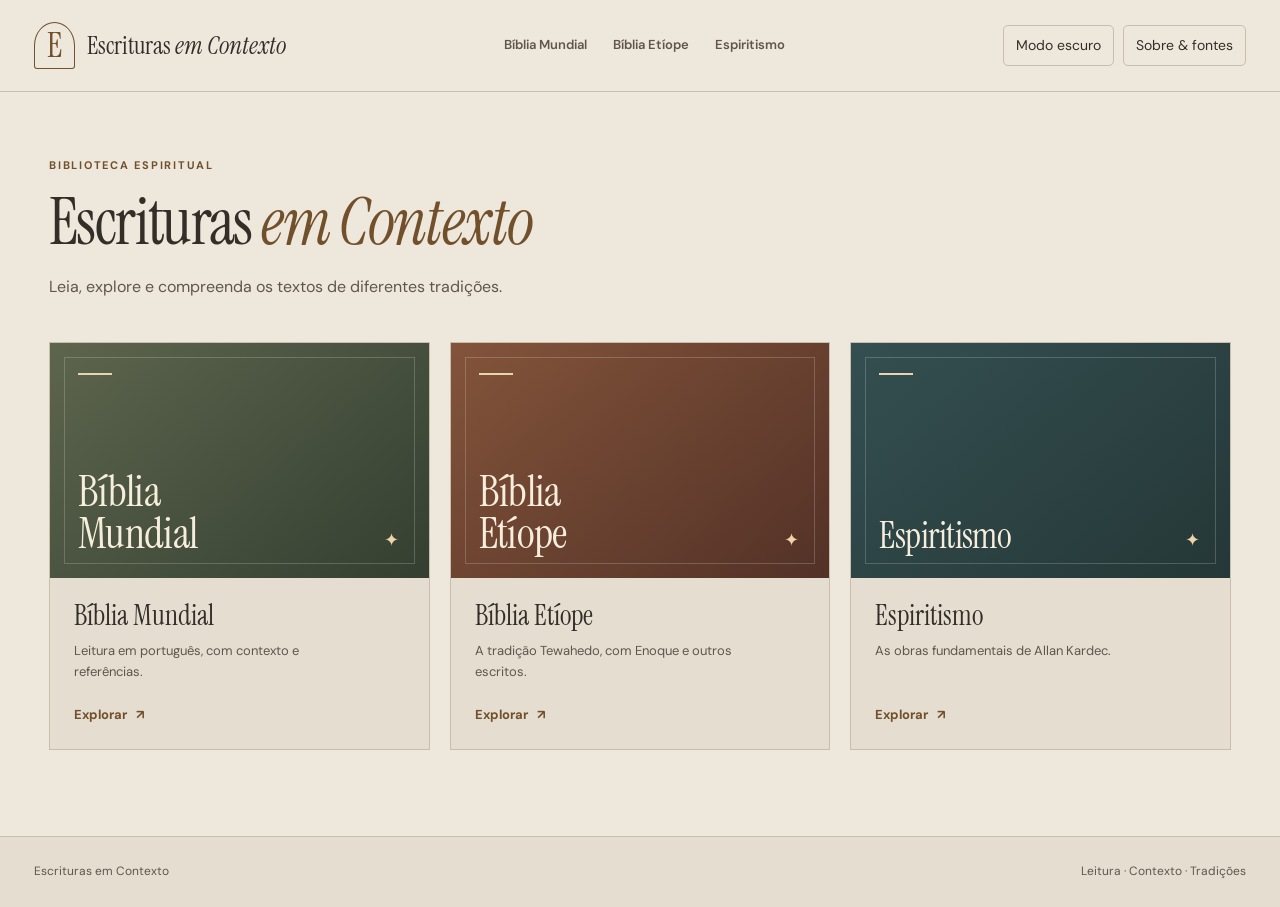
==== commit 21839bee: "Corrige proporção do título de Espiritismo" ====
--- a/docs/index.html
+++ b/docs/index.html
@@ -1,4 +1,4 @@
-<!doctype html><html lang="pt-BR"><head><meta charset="utf-8"><meta name="viewport" content="width=device-width,initial-scale=1"><meta name="theme-color" content="#e5ddd0"><meta name="description" content="Leia escrituras e obras espirituais, explore tradições e conheça suas fontes."><title>Escrituras em Contexto</title><link rel="stylesheet" href="./style.css?v=5"><link rel="stylesheet" href="./hub.css?v=5"><script src="./ethiopic.js?v=5" defer></script><script src="./app.js?v=5" defer></script></head><body><a class="skip" id="skip-main" href="#hub">Ir para o conteúdo</a><header><a href="#inicio" class="brand"><span class="monogram">E</span><span>Escrituras <i>em Contexto</i></span></a><nav class="site-nav" aria-label="Coleções"><a href="#JHN/1/1" data-area="bpm">Bíblia Mundial</a><a href="#etiope/ENO/1/1" data-area="ethiopic">Bíblia Etíope</a><a href="#espiritismo/espiritos" data-area="spirit">Espiritismo</a></nav><div class="header-tools"><button id="theme" aria-label="Alternar modo escuro">Modo escuro</button><button id="about-open">Sobre & fontes</button></div></header><main class="hub" id="hub" hidden>
+<!doctype html><html lang="pt-BR"><head><meta charset="utf-8"><meta name="viewport" content="width=device-width,initial-scale=1"><meta name="theme-color" content="#e5ddd0"><meta name="description" content="Leia escrituras e obras espirituais, explore tradições e conheça suas fontes."><title>Escrituras em Contexto</title><link rel="stylesheet" href="./style.css?v=5"><link rel="stylesheet" href="./hub.css?v=6"><script src="./ethiopic.js?v=5" defer></script><script src="./app.js?v=5" defer></script></head><body><a class="skip" id="skip-main" href="#hub">Ir para o conteúdo</a><header><a href="#inicio" class="brand"><span class="monogram">E</span><span>Escrituras <i>em Contexto</i></span></a><nav class="site-nav" aria-label="Coleções"><a href="#JHN/1/1" data-area="bpm">Bíblia Mundial</a><a href="#etiope/ENO/1/1" data-area="ethiopic">Bíblia Etíope</a><a href="#espiritismo/espiritos" data-area="spirit">Espiritismo</a></nav><div class="header-tools"><button id="theme" aria-label="Alternar modo escuro">Modo escuro</button><button id="about-open">Sobre & fontes</button></div></header><main class="hub" id="hub" hidden>
   <div class="hub-shell">
     <section class="hub-intro" aria-labelledby="hub-title">
       <p class="hub-kicker">BIBLIOTECA ESPIRITUAL</p>
@@ -45,11 +45,14 @@
   <main id="spirit-reading" class="spirit-reader">
     <div class="spirit-heading">
       <div><p class="spirit-kicker">ALLAN KARDEC</p><h1 id="spirit-title">O Livro dos Espíritos</h1></div>
-      <a id="spirit-external" class="spirit-open" target="_blank" rel="noopener">Abrir em tela inteira ↗</a>
+
     </div>
-    <p class="spirit-source">Edição disponibilizada pela <a href="https://celp.org.br/apostilas/" target="_blank" rel="noopener">Casa Espírita Luiz Picelli</a>.</p>
-    <iframe id="spirit-frame" class="spirit-frame" title="Leitura de O Livro dos Espíritos"></iframe>
+    <p class="spirit-source">Texto digitalizado da edição disponibilizada pela <a id="spirit-source-link" href="https://celp.org.br/apostilas/" target="_blank" rel="noopener">Casa Espírita Luiz Picelli</a>. A transcrição automática pode conter falhas.</p>
+    <div class="spirit-reading-tools"><div class="spirit-font"><span>Tamanho do texto</span><div><button id="spirit-smaller" type="button" aria-label="Diminuir fonte">A−</button><button id="spirit-larger" type="button" aria-label="Aumentar fonte">A+</button></div></div><label>Página da edição <select id="spirit-page" aria-label="Escolher página"></select></label><form id="spirit-search-form"><label for="spirit-search">Buscar no livro</label><div><input id="spirit-search" type="search" placeholder="Palavra ou expressão" required><button>Buscar</button></div></form></div>
+    <div id="spirit-results" hidden aria-live="polite"></div>
+    <article id="spirit-text" class="spirit-text" aria-live="polite"><p>Carregando o texto…</p></article>
+    <nav class="spirit-pagination" aria-label="Navegação de páginas"><button id="spirit-prev">← Página anterior</button><span id="spirit-page-label"></span><button id="spirit-next">Próxima página →</button></nav>
   </main>
 </div>
 
-<div class="workspace" hidden><aside class="library"><div class="eyebrow">BIBLIOTECA</div><h2>As Escrituras</h2><div class="bible-switch" role="group" aria-label="Escolher Bíblia"><button type="button" id="bible-bpm" aria-pressed="true">Bíblia Portuguesa Mundial</button><button type="button" id="bible-ethiopic" aria-pressed="false">Bíblia Etíope</button></div><p id="ethiopic-library-note" class="small library-note" hidden>Textos próprios da edição etíope e índice do cânon.</p><label id="ethiopic-filter-picker" hidden>Livros exibidos<select id="ethiopic-filter"><option value="texts">Textos da edição etíope</option><option value="all">Índice do cânon etíope</option></select></label><label id="canon-label" for="canon">Livros exibidos</label><select id="canon"><option value="all">As duas tradições</option><option value="protestant">Cânon protestante · 66 livros</option><option value="catholic">Cânon católico · 73 livros*</option></select><label for="book-filter">Encontrar livro</label><input id="book-filter" type="search" placeholder="Nome do livro"><nav id="books" aria-label="Livros da Bíblia"></nav><p class="small" id="canon-note">* Ester e Daniel gregos aparecem em entradas separadas, conforme a fonte.</p></aside><main id="reading"><form id="search-form" class="search"><label class="sr" for="search">Buscar na Bíblia</label><input id="search" type="search" placeholder="Buscar palavra, tema ou referência: João 3:16" required><button type="submit">Buscar</button></form><section id="results" hidden aria-live="polite"></section><div class="reader-toolbar"><span id="testament" class="eyebrow">NOVO TESTAMENTO</span><div><button id="smaller" aria-label="Diminuir fonte">A−</button><button id="larger" aria-label="Aumentar fonte">A+</button><button id="share">Copiar link</button></div></div><div class="chapter-heading"><div><p class="eyebrow" id="reading-edition">BÍBLIA PORTUGUESA MUNDIAL</p><h1 id="chapter-title">João <em>1</em></h1></div><label id="chapter-picker">Capítulo<select id="chapter" aria-label="Selecionar capítulo"></select></label></div><p class="edition" id="edition-note">Tradução em domínio público · texto ainda em revisão pela fonte.</p><label id="enoch-language-picker" hidden>Idioma de 1 Enoque<select id="enoch-language"><option value="pt">Português</option><option value="gez">Ge’ez</option></select></label><p class="small" id="parallel-note" hidden></p><div id="chapter-note"></div><div id="verses" aria-live="polite"><p>Carregando o texto bíblico…</p></div><nav id="chapter-nav" class="chapter-nav" aria-label="Navegação de capítulos"><button id="prev">← Capítulo anterior</button><button id="next">Próximo capítulo →</button></nav><p class="small" id="source-note">Texto: <a href="https://ebible.org/details.php?id=porbrbsl" target="_blank" rel="noopener">eBible.org · BPM</a>. Notas da tradução disponíveis ao selecionar os versículos.</p></main><aside class="study" id="study"><div class="eyebrow">CADERNO DE ESTUDO</div><h2>Entenda a passagem</h2><p class="study-help">Selecione um versículo para explorar o texto e suas conexões.</p><p id="selected-ref" class="selected-ref">João 1:1</p><div id="comment"></div><details open class="themes"><summary>Explorar por tema</summary><div id="themes"></div></details></aside></div><footer><span>Escrituras em Contexto</span><span>Leitura · Contexto · Tradições</span></footer><dialog id="about"><button id="about-close" class="close">Fechar ×</button><p class="eyebrow">CRITÉRIOS EDITORIAIS</p><h2>Uma leitura com contexto.</h2><p>O texto bíblico e os comentários são apresentados separadamente. Na Bíblia Portuguesa Mundial, o filtro reúne os livros do cânon protestante e os deuterocanônicos do cânon católico, com Ester e Daniel gregos em entradas próprias. A tradução é a mesma nos dois filtros.</p><h3>Texto e licença</h3><p>Usamos a <a href="https://ebible.org/details.php?id=porbrbsl" target="_blank" rel="noopener">Bíblia Portuguesa Mundial (BPM), disponibilizada como domínio público</a>. A fonte a identifica como rascunho em revisão; esta não é uma edição católica oficialmente aprovada. Arquivo consultado em 9 de setembro de 2026. Grafia e numeração do texto foram preservadas; apenas nomes de livros na navegação foram normalizados.</p><h3>Bíblia Etíope</h3><p>A Igreja Ortodoxa Tewahedo Etíope conta tradicionalmente 81 livros. A organização pode variar conforme o modo de agrupar livros e seções. O índice inclui obras do cânon mais amplo e indica quais ainda aguardam texto no site.</p><p>O acervo traz 1 Enoque, Jubileus e os três livros de Meqabyan em ge’ez, a partir da edição impressa da Igreja Ortodoxa Tewahedo Etíope, digitalizada pelo projeto <a href="https://betamasaheft.eu/" target="_blank" rel="noopener">Beta maṣāḥǝft (Universität Hamburg)</a>. Os textos em ge’ez foram extraídos do XML, com normalização de espaços, e são distribuídos sob <a href="https://creativecommons.org/licenses/by-sa/4.0/" target="_blank" rel="license noopener">CC BY-SA 4.0</a>. A Carta de Judas também está disponível em ge’ez, na transcrição do projeto Beta maṣāḥǝft. No índice do cânon, a sigla BPM indica os livros em comum cujo texto em português vem da Bíblia Portuguesa Mundial.</p><p>Os 108 capítulos de 1 Enoque estão disponíveis no leitor em português, na <a href="https://bibliaetiope.com.br/pt/henok" target="_blank" rel="noopener">tradução preliminar do Bíblia Etíope / QVNK Studio</a> a partir de R. H. Charles (1917). Republicação com atribuição conforme os <a href="https://bibliaetiope.com.br/pt/termos" target="_blank" rel="noopener">termos da fonte</a>. É possível alternar para ge’ez. As edições podem ter diferenças de numeração.</p><h3>Obras espíritas</h3><p>As cinco obras fundamentais de Allan Kardec abrem na biblioteca do <a href="https://celp.org.br/apostilas/" target="_blank" rel="noopener">Casa Espírita Luiz Picelli</a>. Os dados de cada edição estão no respectivo PDF.</p><h3>Comentários e interpretações</h3><p>Os comentários são sínteses editoriais iniciais produzidas com auxílio de IA, sem revisão teológica humana. Não são parte da tradução, pronunciamento de uma igreja nem consenso acadêmico. Há comentários para uma seleção de passagens; nos demais trechos, essa ausência é indicada. As referências bíblicas permitem conferir a leitura proposta.</p><p>Quando há comparação confessional, identificamos a tradição. Uma interpretação reformada não representa todos os evangélicos. A divisão e a numeração de Ester, Daniel e Salmos podem diferir de outras edições.</p><h3>Fontes para aprofundar</h3><ul><li><a href="https://www.ethiopianorthodox.org/english/canonical/books.html?lang=en" target="_blank" rel="noopener">Igreja Ortodoxa Tewahedo Etíope · lista canônica</a></li><li><a href="https://www.islamic-awareness.org/bible/text/canon/ethiopican" target="_blank" rel="noopener">Roger W. Cowley · estudo dos cânones etíopes</a></li><li><a href="https://www.vatican.va/archive/cathechism_po/index_new/p1s1c2_50-141_po.html" target="_blank" rel="noopener">Catecismo católico, §§ 50–141: revelação, interpretação e cânon</a></li><li><a href="https://www.vatican.va/archive/compendium_ccc/documents/archive_2005_compendium-ccc_po.html" target="_blank" rel="noopener">Compêndio do Catecismo da Igreja Católica</a></li><li><a href="https://www.opc.org/wcf.html" target="_blank" rel="noopener">Confissão de Westminster — tradição presbiteriana/reformada (inglês)</a></li></ul><p class="small">O modo de leitura e o tamanho da fonte são guardados apenas neste navegador. O link compartilhado respeita as permissões de acesso do site.</p></dialog><div id="notice" role="status"></div></body></html>
+<div class="workspace" hidden><aside class="library"><div class="eyebrow">BIBLIOTECA</div><h2>As Escrituras</h2><div class="bible-switch" role="group" aria-label="Escolher Bíblia"><button type="button" id="bible-bpm" aria-pressed="true">Bíblia Portuguesa Mundial</button><button type="button" id="bible-ethiopic" aria-pressed="false">Bíblia Etíope</button></div><p id="ethiopic-library-note" class="small library-note" hidden>Textos próprios da edição etíope e índice do cânon.</p><label id="ethiopic-filter-picker" hidden>Livros exibidos<select id="ethiopic-filter"><option value="texts">Textos da edição etíope</option><option value="all">Índice do cânon etíope</option></select></label><label id="canon-label" for="canon">Livros exibidos</label><select id="canon"><option value="all">As duas tradições</option><option value="protestant">Cânon protestante · 66 livros</option><option value="catholic">Cânon católico · 73 livros*</option></select><label for="book-filter">Encontrar livro</label><input id="book-filter" type="search" placeholder="Nome do livro"><nav id="books" aria-label="Livros da Bíblia"></nav><p class="small" id="canon-note">* Ester e Daniel gregos aparecem em entradas separadas, conforme a fonte.</p></aside><main id="reading"><form id="search-form" class="search"><label class="sr" for="search">Buscar na Bíblia</label><input id="search" type="search" placeholder="Buscar palavra, tema ou referência: João 3:16" required><button type="submit">Buscar</button></form><section id="results" hidden aria-live="polite"></section><div class="reader-toolbar"><span id="testament" class="eyebrow">NOVO TESTAMENTO</span><div><button id="smaller" aria-label="Diminuir fonte">A−</button><button id="larger" aria-label="Aumentar fonte">A+</button><button id="share">Copiar link</button></div></div><div class="chapter-heading"><div><p class="eyebrow" id="reading-edition">BÍBLIA PORTUGUESA MUNDIAL</p><h1 id="chapter-title">João <em>1</em></h1></div><label id="chapter-picker">Capítulo<select id="chapter" aria-label="Selecionar capítulo"></select></label></div><p class="edition" id="edition-note">Tradução em domínio público · texto ainda em revisão pela fonte.</p><label id="enoch-language-picker" hidden>Idioma do texto<select id="enoch-language"><option value="pt">Português</option><option value="gez">Ge’ez</option></select></label><p class="small" id="parallel-note" hidden></p><div id="chapter-note"></div><div id="verses" aria-live="polite"><p>Carregando o texto bíblico…</p></div><nav id="chapter-nav" class="chapter-nav" aria-label="Navegação de capítulos"><button id="prev">← Capítulo anterior</button><button id="next">Próximo capítulo →</button></nav><p class="small" id="source-note">Texto: <a href="https://ebible.org/details.php?id=porbrbsl" target="_blank" rel="noopener">eBible.org · BPM</a>. Notas da tradução disponíveis ao selecionar os versículos.</p></main><aside class="study" id="study"><div class="eyebrow">CADERNO DE ESTUDO</div><h2>Entenda a passagem</h2><p class="study-help">Selecione um versículo para explorar o texto e suas conexões.</p><p id="selected-ref" class="selected-ref">João 1:1</p><div id="comment"></div><details open class="themes"><summary>Explorar por tema</summary><div id="themes"></div></details></aside></div><footer><span>Escrituras em Contexto</span><span>Leitura · Contexto · Tradições</span></footer><dialog id="about"><button id="about-close" class="close">Fechar ×</button><p class="eyebrow">CRITÉRIOS EDITORIAIS</p><h2>Uma leitura com contexto.</h2><p>O texto bíblico e os comentários são apresentados separadamente. Na Bíblia Portuguesa Mundial, o filtro reúne os livros do cânon protestante e os deuterocanônicos do cânon católico, com Ester e Daniel gregos em entradas próprias. A tradução é a mesma nos dois filtros.</p><h3>Texto e licença</h3><p>Usamos a <a href="https://ebible.org/details.php?id=porbrbsl" target="_blank" rel="noopener">Bíblia Portuguesa Mundial (BPM), disponibilizada como domínio público</a>. A fonte a identifica como rascunho em revisão; esta não é uma edição católica oficialmente aprovada. Arquivo consultado em 9 de setembro de 2026. Grafia e numeração do texto foram preservadas; apenas nomes de livros na navegação foram normalizados.</p><h3>Bíblia Etíope</h3><p>A Igreja Ortodoxa Tewahedo Etíope conta tradicionalmente 81 livros. A organização pode variar conforme o modo de agrupar livros e seções. O índice inclui obras do cânon mais amplo e indica quais ainda aguardam texto no site.</p><p>O acervo traz 1 Enoque, Jubileus e os três livros de Meqabyan em ge’ez, a partir da edição impressa da Igreja Ortodoxa Tewahedo Etíope, digitalizada pelo projeto <a href="https://betamasaheft.eu/" target="_blank" rel="noopener">Beta maṣāḥǝft (Universität Hamburg)</a>. Os textos em ge’ez foram extraídos do XML, com normalização de espaços, e são distribuídos sob <a href="https://creativecommons.org/licenses/by-sa/4.0/" target="_blank" rel="license noopener">CC BY-SA 4.0</a>. A Carta de Judas também está disponível em ge’ez, na transcrição do projeto Beta maṣāḥǝft. No índice do cânon, a sigla BPM indica os livros em comum cujo texto em português vem da Bíblia Portuguesa Mundial.</p><p>Os 108 capítulos de 1 Enoque e os 50 capítulos de Jubileus estão disponíveis no leitor em português, na <a href="https://bibliaetiope.com.br/pt/henok" target="_blank" rel="noopener">tradução preliminar do Bíblia Etíope / QVNK Studio</a> a partir de R. H. Charles (1917). Republicação com atribuição conforme os <a href="https://bibliaetiope.com.br/pt/termos" target="_blank" rel="noopener">termos da fonte</a>. É possível alternar para ge’ez. As edições podem ter diferenças de numeração.</p><h3>Obras espíritas</h3><p>As cinco obras fundamentais de Allan Kardec são apresentadas em texto, a partir das edições disponibilizadas pela <a href="https://celp.org.br/apostilas/" target="_blank" rel="noopener">Casa Espírita Luiz Picelli</a>. A transcrição foi automatizada e pode apresentar erros; consulte a edição de origem para conferência.</p><h3>Comentários e interpretações</h3><p>Os comentários são sínteses editoriais iniciais produzidas com auxílio de IA, sem revisão teológica humana. Não são parte da tradução, pronunciamento de uma igreja nem consenso acadêmico. Há comentários para uma seleção de passagens; nos demais trechos, essa ausência é indicada. As referências bíblicas permitem conferir a leitura proposta.</p><p>Quando há comparação confessional, identificamos a tradição. Uma interpretação reformada não representa todos os evangélicos. A divisão e a numeração de Ester, Daniel e Salmos podem diferir de outras edições.</p><h3>Fontes para aprofundar</h3><ul><li><a href="https://www.ethiopianorthodox.org/english/canonical/books.html?lang=en" target="_blank" rel="noopener">Igreja Ortodoxa Tewahedo Etíope · lista canônica</a></li><li><a href="https://www.islamic-awareness.org/bible/text/canon/ethiopican" target="_blank" rel="noopener">Roger W. Cowley · estudo dos cânones etíopes</a></li><li><a href="https://www.vatican.va/archive/cathechism_po/index_new/p1s1c2_50-141_po.html" target="_blank" rel="noopener">Catecismo católico, §§ 50–141: revelação, interpretação e cânon</a></li><li><a href="https://www.vatican.va/archive/compendium_ccc/documents/archive_2005_compendium-ccc_po.html" target="_blank" rel="noopener">Compêndio do Catecismo da Igreja Católica</a></li><li><a href="https://www.opc.org/wcf.html" target="_blank" rel="noopener">Confissão de Westminster — tradição presbiteriana/reformada (inglês)</a></li></ul><p class="small">O modo de leitura e o tamanho da fonte são guardados apenas neste navegador. O link compartilhado respeita as permissões de acesso do site.</p></dialog><div id="notice" role="status"></div></body></html>
--- a/docs/hub.css
+++ b/docs/hub.css
@@ -29,6 +29,7 @@
 .collection-spirit .collection-art { background: linear-gradient(140deg, #344f51, #253737); }
 .cover-line { width: 34px; height: 2px; background: #ead4ae; margin-top: 6px; }
 .cover-name { position: relative; z-index: 1; font: 43px/.96 var(--serif); letter-spacing: -.015em; }
+.collection-spirit .cover-name { font-size: clamp(23px, 2.8vw, 43px); overflow-wrap: anywhere; }
 .cover-mark { position: absolute; right: 30px; bottom: 26px; color: #eed4a8; font: 18px var(--serif); }
 .collection-info { display: flex; flex: 1; flex-direction: column; padding: 22px 24px 24px; }
 .collection-name { color: var(--ink); font: 28px/1.15 var(--serif); }
@@ -77,6 +78,7 @@
   .collection-art { height: auto; min-height: 168px; padding: 23px 20px; }
   .collection-art::after { inset: 10px; }
   .cover-name { font-size: clamp(25px, 7vw, 34px); }
+  .collection-spirit .cover-name { font-size: clamp(15px, 4.5vw, 23px); line-height: 1.05; }
   .cover-mark { right: 20px; bottom: 17px; font-size: 15px; }
   .collection-info { padding: 19px 18px; }
   .collection-name { font-size: 25px; }
@@ -95,3 +97,21 @@
   .spirit-frame { height: 72vh; min-height: 460px; }
 }
 @media (prefers-reduced-motion: reduce) { .collection-card { transition: none; } }
+
+.spirit-reading-tools { display:flex; align-items:end; flex-wrap:wrap; gap:22px; margin:30px 0 18px; padding:20px 0; border-top:1px solid var(--line); border-bottom:1px solid var(--line); }
+.spirit-reading-tools label { display:block; color:var(--muted); font-size:12px; font-weight:700; margin-bottom:7px; }
+.spirit-reading-tools select,.spirit-reading-tools input { min-height:42px; padding:9px 12px; border:1px solid var(--line); background:var(--bg); color:var(--ink); border-radius:3px; font:inherit; }
+.spirit-reading-tools form { margin-left:auto; }
+.spirit-reading-tools form div { display:flex; gap:8px; }
+.spirit-reading-tools button,.spirit-pagination button,#spirit-close-results { min-height:42px; padding:8px 14px; border:1px solid var(--line); background:var(--bg); color:var(--ink); border-radius:3px; cursor:pointer; }
+.spirit-text { max-width:760px; margin:34px auto 48px; color:var(--ink); font:var(--reading)/1.85 Georgia,serif; }
+.spirit-text p { margin:0 0 1.15em; }
+.spirit-pagination { max-width:760px; margin:auto; display:flex; align-items:center; justify-content:space-between; gap:12px; border-top:1px solid var(--line); padding-top:20px; }
+.spirit-pagination span { font-size:12px; color:var(--muted); text-align:center; }
+.spirit-pagination button:disabled { opacity:.45; cursor:not-allowed; }
+#spirit-results { max-width:760px; margin:20px auto; padding:18px; border:1px solid var(--line); background:var(--bg); }
+#spirit-results .result { display:block; }
+@media(max-width:680px) { .spirit-reading-tools form { margin-left:0; width:100%; } .spirit-reading-tools form div { width:100%; } .spirit-reading-tools input { min-width:0; flex:1; } .spirit-pagination { gap:6px; } .spirit-pagination button { padding:8px; font-size:12px; } }
+
+.spirit-font > span { display:block; color:var(--muted); font-size:12px; font-weight:700; margin-bottom:7px; }
+.spirit-font div { display:flex; gap:6px; }
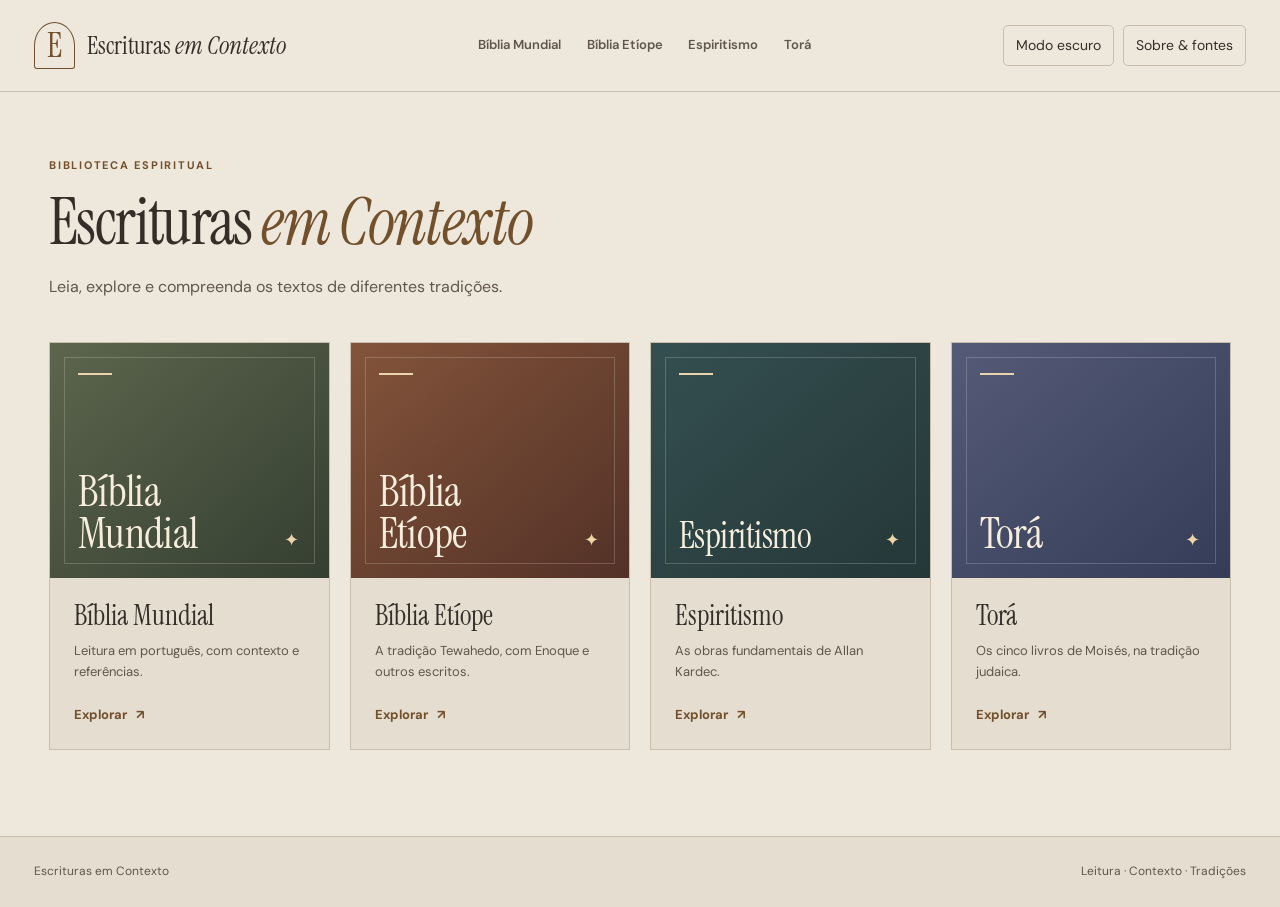
==== commit dedc0eaa: "Adiciona seção de leitura da Torá" ====
--- a/docs/index.html
+++ b/docs/index.html
@@ -1,4 +1,4 @@
-<!doctype html><html lang="pt-BR"><head><meta charset="utf-8"><meta name="viewport" content="width=device-width,initial-scale=1"><meta name="theme-color" content="#e5ddd0"><meta name="description" content="Leia escrituras e obras espirituais, explore tradições e conheça suas fontes."><title>Escrituras em Contexto</title><link rel="stylesheet" href="./style.css?v=5"><link rel="stylesheet" href="./hub.css?v=6"><script src="./ethiopic.js?v=5" defer></script><script src="./app.js?v=5" defer></script></head><body><a class="skip" id="skip-main" href="#hub">Ir para o conteúdo</a><header><a href="#inicio" class="brand"><span class="monogram">E</span><span>Escrituras <i>em Contexto</i></span></a><nav class="site-nav" aria-label="Coleções"><a href="#JHN/1/1" data-area="bpm">Bíblia Mundial</a><a href="#etiope/ENO/1/1" data-area="ethiopic">Bíblia Etíope</a><a href="#espiritismo/espiritos" data-area="spirit">Espiritismo</a></nav><div class="header-tools"><button id="theme" aria-label="Alternar modo escuro">Modo escuro</button><button id="about-open">Sobre & fontes</button></div></header><main class="hub" id="hub" hidden>
+<!doctype html><html lang="pt-BR"><head><meta charset="utf-8"><meta name="viewport" content="width=device-width,initial-scale=1"><meta name="theme-color" content="#e5ddd0"><meta name="description" content="Leia escrituras e obras espirituais, explore tradições e conheça suas fontes."><title>Escrituras em Contexto</title><link rel="stylesheet" href="./style.css?v=5"><link rel="stylesheet" href="./hub.css?v=7"><script src="./ethiopic.js?v=5" defer></script><script src="./app.js?v=6" defer></script></head><body><a class="skip" id="skip-main" href="#hub">Ir para o conteúdo</a><header><a href="#inicio" class="brand"><span class="monogram">E</span><span>Escrituras <i>em Contexto</i></span></a><nav class="site-nav" aria-label="Coleções"><a href="#JHN/1/1" data-area="bpm">Bíblia Mundial</a><a href="#etiope/ENO/1/1" data-area="ethiopic">Bíblia Etíope</a><a href="#espiritismo/espiritos" data-area="spirit">Espiritismo</a><a href="#tora/GEN/1/1" data-area="tora">Torá</a></nav><div class="header-tools"><button id="theme" aria-label="Alternar modo escuro">Modo escuro</button><button id="about-open">Sobre & fontes</button></div></header><main class="hub" id="hub" hidden>
   <div class="hub-shell">
     <section class="hub-intro" aria-labelledby="hub-title">
       <p class="hub-kicker">BIBLIOTECA ESPIRITUAL</p>
@@ -17,6 +17,10 @@
       <a class="collection-card collection-spirit" href="#espiritismo/espiritos">
         <span class="collection-art" aria-hidden="true"><span class="cover-line"></span><span class="cover-name">Espiritismo</span><span class="cover-mark">✦</span></span>
         <span class="collection-info"><span class="collection-name">Espiritismo</span><span class="collection-desc">As obras fundamentais de Allan Kardec.</span><span class="collection-action">Explorar <span aria-hidden="true">↗</span></span></span>
+      </a>
+      <a class="collection-card collection-torah" href="#tora/GEN/1/1">
+        <span class="collection-art" aria-hidden="true"><span class="cover-line"></span><span class="cover-name">Torá</span><span class="cover-mark">✦</span></span>
+        <span class="collection-info"><span class="collection-name">Torá</span><span class="collection-desc">Os cinco livros de Moisés, na tradição judaica.</span><span class="collection-action">Explorar <span aria-hidden="true">↗</span></span></span>
       </a>
     </nav>
   </div>
@@ -55,4 +59,4 @@
   </main>
 </div>
 
-<div class="workspace" hidden><aside class="library"><div class="eyebrow">BIBLIOTECA</div><h2>As Escrituras</h2><div class="bible-switch" role="group" aria-label="Escolher Bíblia"><button type="button" id="bible-bpm" aria-pressed="true">Bíblia Portuguesa Mundial</button><button type="button" id="bible-ethiopic" aria-pressed="false">Bíblia Etíope</button></div><p id="ethiopic-library-note" class="small library-note" hidden>Textos próprios da edição etíope e índice do cânon.</p><label id="ethiopic-filter-picker" hidden>Livros exibidos<select id="ethiopic-filter"><option value="texts">Textos da edição etíope</option><option value="all">Índice do cânon etíope</option></select></label><label id="canon-label" for="canon">Livros exibidos</label><select id="canon"><option value="all">As duas tradições</option><option value="protestant">Cânon protestante · 66 livros</option><option value="catholic">Cânon católico · 73 livros*</option></select><label for="book-filter">Encontrar livro</label><input id="book-filter" type="search" placeholder="Nome do livro"><nav id="books" aria-label="Livros da Bíblia"></nav><p class="small" id="canon-note">* Ester e Daniel gregos aparecem em entradas separadas, conforme a fonte.</p></aside><main id="reading"><form id="search-form" class="search"><label class="sr" for="search">Buscar na Bíblia</label><input id="search" type="search" placeholder="Buscar palavra, tema ou referência: João 3:16" required><button type="submit">Buscar</button></form><section id="results" hidden aria-live="polite"></section><div class="reader-toolbar"><span id="testament" class="eyebrow">NOVO TESTAMENTO</span><div><button id="smaller" aria-label="Diminuir fonte">A−</button><button id="larger" aria-label="Aumentar fonte">A+</button><button id="share">Copiar link</button></div></div><div class="chapter-heading"><div><p class="eyebrow" id="reading-edition">BÍBLIA PORTUGUESA MUNDIAL</p><h1 id="chapter-title">João <em>1</em></h1></div><label id="chapter-picker">Capítulo<select id="chapter" aria-label="Selecionar capítulo"></select></label></div><p class="edition" id="edition-note">Tradução em domínio público · texto ainda em revisão pela fonte.</p><label id="enoch-language-picker" hidden>Idioma do texto<select id="enoch-language"><option value="pt">Português</option><option value="gez">Ge’ez</option></select></label><p class="small" id="parallel-note" hidden></p><div id="chapter-note"></div><div id="verses" aria-live="polite"><p>Carregando o texto bíblico…</p></div><nav id="chapter-nav" class="chapter-nav" aria-label="Navegação de capítulos"><button id="prev">← Capítulo anterior</button><button id="next">Próximo capítulo →</button></nav><p class="small" id="source-note">Texto: <a href="https://ebible.org/details.php?id=porbrbsl" target="_blank" rel="noopener">eBible.org · BPM</a>. Notas da tradução disponíveis ao selecionar os versículos.</p></main><aside class="study" id="study"><div class="eyebrow">CADERNO DE ESTUDO</div><h2>Entenda a passagem</h2><p class="study-help">Selecione um versículo para explorar o texto e suas conexões.</p><p id="selected-ref" class="selected-ref">João 1:1</p><div id="comment"></div><details open class="themes"><summary>Explorar por tema</summary><div id="themes"></div></details></aside></div><footer><span>Escrituras em Contexto</span><span>Leitura · Contexto · Tradições</span></footer><dialog id="about"><button id="about-close" class="close">Fechar ×</button><p class="eyebrow">CRITÉRIOS EDITORIAIS</p><h2>Uma leitura com contexto.</h2><p>O texto bíblico e os comentários são apresentados separadamente. Na Bíblia Portuguesa Mundial, o filtro reúne os livros do cânon protestante e os deuterocanônicos do cânon católico, com Ester e Daniel gregos em entradas próprias. A tradução é a mesma nos dois filtros.</p><h3>Texto e licença</h3><p>Usamos a <a href="https://ebible.org/details.php?id=porbrbsl" target="_blank" rel="noopener">Bíblia Portuguesa Mundial (BPM), disponibilizada como domínio público</a>. A fonte a identifica como rascunho em revisão; esta não é uma edição católica oficialmente aprovada. Arquivo consultado em 9 de setembro de 2026. Grafia e numeração do texto foram preservadas; apenas nomes de livros na navegação foram normalizados.</p><h3>Bíblia Etíope</h3><p>A Igreja Ortodoxa Tewahedo Etíope conta tradicionalmente 81 livros. A organização pode variar conforme o modo de agrupar livros e seções. O índice inclui obras do cânon mais amplo e indica quais ainda aguardam texto no site.</p><p>O acervo traz 1 Enoque, Jubileus e os três livros de Meqabyan em ge’ez, a partir da edição impressa da Igreja Ortodoxa Tewahedo Etíope, digitalizada pelo projeto <a href="https://betamasaheft.eu/" target="_blank" rel="noopener">Beta maṣāḥǝft (Universität Hamburg)</a>. Os textos em ge’ez foram extraídos do XML, com normalização de espaços, e são distribuídos sob <a href="https://creativecommons.org/licenses/by-sa/4.0/" target="_blank" rel="license noopener">CC BY-SA 4.0</a>. A Carta de Judas também está disponível em ge’ez, na transcrição do projeto Beta maṣāḥǝft. No índice do cânon, a sigla BPM indica os livros em comum cujo texto em português vem da Bíblia Portuguesa Mundial.</p><p>Os 108 capítulos de 1 Enoque e os 50 capítulos de Jubileus estão disponíveis no leitor em português, na <a href="https://bibliaetiope.com.br/pt/henok" target="_blank" rel="noopener">tradução preliminar do Bíblia Etíope / QVNK Studio</a> a partir de R. H. Charles (1917). Republicação com atribuição conforme os <a href="https://bibliaetiope.com.br/pt/termos" target="_blank" rel="noopener">termos da fonte</a>. É possível alternar para ge’ez. As edições podem ter diferenças de numeração.</p><h3>Obras espíritas</h3><p>As cinco obras fundamentais de Allan Kardec são apresentadas em texto, a partir das edições disponibilizadas pela <a href="https://celp.org.br/apostilas/" target="_blank" rel="noopener">Casa Espírita Luiz Picelli</a>. A transcrição foi automatizada e pode apresentar erros; consulte a edição de origem para conferência.</p><h3>Comentários e interpretações</h3><p>Os comentários são sínteses editoriais iniciais produzidas com auxílio de IA, sem revisão teológica humana. Não são parte da tradução, pronunciamento de uma igreja nem consenso acadêmico. Há comentários para uma seleção de passagens; nos demais trechos, essa ausência é indicada. As referências bíblicas permitem conferir a leitura proposta.</p><p>Quando há comparação confessional, identificamos a tradição. Uma interpretação reformada não representa todos os evangélicos. A divisão e a numeração de Ester, Daniel e Salmos podem diferir de outras edições.</p><h3>Fontes para aprofundar</h3><ul><li><a href="https://www.ethiopianorthodox.org/english/canonical/books.html?lang=en" target="_blank" rel="noopener">Igreja Ortodoxa Tewahedo Etíope · lista canônica</a></li><li><a href="https://www.islamic-awareness.org/bible/text/canon/ethiopican" target="_blank" rel="noopener">Roger W. Cowley · estudo dos cânones etíopes</a></li><li><a href="https://www.vatican.va/archive/cathechism_po/index_new/p1s1c2_50-141_po.html" target="_blank" rel="noopener">Catecismo católico, §§ 50–141: revelação, interpretação e cânon</a></li><li><a href="https://www.vatican.va/archive/compendium_ccc/documents/archive_2005_compendium-ccc_po.html" target="_blank" rel="noopener">Compêndio do Catecismo da Igreja Católica</a></li><li><a href="https://www.opc.org/wcf.html" target="_blank" rel="noopener">Confissão de Westminster — tradição presbiteriana/reformada (inglês)</a></li></ul><p class="small">O modo de leitura e o tamanho da fonte são guardados apenas neste navegador. O link compartilhado respeita as permissões de acesso do site.</p></dialog><div id="notice" role="status"></div></body></html>
+<div class="workspace" hidden><aside class="library"><div class="eyebrow">BIBLIOTECA</div><h2>As Escrituras</h2><div class="bible-switch" role="group" aria-label="Escolher Bíblia"><button type="button" id="bible-bpm" aria-pressed="true">Bíblia Portuguesa Mundial</button><button type="button" id="bible-ethiopic" aria-pressed="false">Bíblia Etíope</button></div><p id="ethiopic-library-note" class="small library-note" hidden>Textos próprios da edição etíope e índice do cânon.</p><label id="ethiopic-filter-picker" hidden>Livros exibidos<select id="ethiopic-filter"><option value="texts">Textos da edição etíope</option><option value="all">Índice do cânon etíope</option></select></label><label id="canon-label" for="canon">Livros exibidos</label><select id="canon"><option value="all">As duas tradições</option><option value="protestant">Cânon protestante · 66 livros</option><option value="catholic">Cânon católico · 73 livros*</option></select><label for="book-filter">Encontrar livro</label><input id="book-filter" type="search" placeholder="Nome do livro"><nav id="books" aria-label="Livros da Bíblia"></nav><p class="small" id="canon-note">* Ester e Daniel gregos aparecem em entradas separadas, conforme a fonte.</p></aside><main id="reading"><form id="search-form" class="search"><label class="sr" for="search">Buscar na Bíblia</label><input id="search" type="search" placeholder="Buscar palavra, tema ou referência: João 3:16" required><button type="submit">Buscar</button></form><section id="results" hidden aria-live="polite"></section><div class="reader-toolbar"><span id="testament" class="eyebrow">NOVO TESTAMENTO</span><div><button id="smaller" aria-label="Diminuir fonte">A−</button><button id="larger" aria-label="Aumentar fonte">A+</button><button id="share">Copiar link</button></div></div><div class="chapter-heading"><div><p class="eyebrow" id="reading-edition">BÍBLIA PORTUGUESA MUNDIAL</p><h1 id="chapter-title">João <em>1</em></h1></div><label id="chapter-picker">Capítulo<select id="chapter" aria-label="Selecionar capítulo"></select></label></div><p class="edition" id="edition-note">Tradução em domínio público · texto ainda em revisão pela fonte.</p><label id="enoch-language-picker" hidden>Idioma do texto<select id="enoch-language"><option value="pt">Português</option><option value="gez">Ge’ez</option></select></label><p class="small" id="parallel-note" hidden></p><div id="chapter-note"></div><div id="verses" aria-live="polite"><p>Carregando o texto bíblico…</p></div><nav id="chapter-nav" class="chapter-nav" aria-label="Navegação de capítulos"><button id="prev">← Capítulo anterior</button><button id="next">Próximo capítulo →</button></nav><p class="small" id="source-note">Texto: <a href="https://ebible.org/details.php?id=porbrbsl" target="_blank" rel="noopener">eBible.org · BPM</a>. Notas da tradução disponíveis ao selecionar os versículos.</p></main><aside class="study" id="study"><div class="eyebrow">CADERNO DE ESTUDO</div><h2>Entenda a passagem</h2><p class="study-help">Selecione um versículo para explorar o texto e suas conexões.</p><p id="selected-ref" class="selected-ref">João 1:1</p><div id="comment"></div><details open class="themes"><summary>Explorar por tema</summary><div id="themes"></div></details></aside></div><footer><span>Escrituras em Contexto</span><span>Leitura · Contexto · Tradições</span></footer><dialog id="about"><button id="about-close" class="close">Fechar ×</button><p class="eyebrow">CRITÉRIOS EDITORIAIS</p><h2>Uma leitura com contexto.</h2><p>O texto bíblico e os comentários são apresentados separadamente. Na Bíblia Portuguesa Mundial, o filtro reúne os livros do cânon protestante e os deuterocanônicos do cânon católico, com Ester e Daniel gregos em entradas próprias. A tradução é a mesma nos dois filtros.</p><h3>Texto e licença</h3><p>Usamos a <a href="https://ebible.org/details.php?id=porbrbsl" target="_blank" rel="noopener">Bíblia Portuguesa Mundial (BPM), disponibilizada como domínio público</a>. A fonte a identifica como rascunho em revisão; esta não é uma edição católica oficialmente aprovada. Arquivo consultado em 9 de setembro de 2026. Grafia e numeração do texto foram preservadas; apenas nomes de livros na navegação foram normalizados.</p><h3>Bíblia Etíope</h3><p>A Igreja Ortodoxa Tewahedo Etíope conta tradicionalmente 81 livros. A organização pode variar conforme o modo de agrupar livros e seções. O índice inclui obras do cânon mais amplo e indica quais ainda aguardam texto no site.</p><p>O acervo traz 1 Enoque, Jubileus e os três livros de Meqabyan em ge’ez, a partir da edição impressa da Igreja Ortodoxa Tewahedo Etíope, digitalizada pelo projeto <a href="https://betamasaheft.eu/" target="_blank" rel="noopener">Beta maṣāḥǝft (Universität Hamburg)</a>. Os textos em ge’ez foram extraídos do XML, com normalização de espaços, e são distribuídos sob <a href="https://creativecommons.org/licenses/by-sa/4.0/" target="_blank" rel="license noopener">CC BY-SA 4.0</a>. A Carta de Judas também está disponível em ge’ez, na transcrição do projeto Beta maṣāḥǝft. No índice do cânon, a sigla BPM indica os livros em comum cujo texto em português vem da Bíblia Portuguesa Mundial.</p><p>Os 108 capítulos de 1 Enoque e os 50 capítulos de Jubileus estão disponíveis no leitor em português, na <a href="https://bibliaetiope.com.br/pt/henok" target="_blank" rel="noopener">tradução preliminar do Bíblia Etíope / QVNK Studio</a> a partir de R. H. Charles (1917). Republicação com atribuição conforme os <a href="https://bibliaetiope.com.br/pt/termos" target="_blank" rel="noopener">termos da fonte</a>. É possível alternar para ge’ez. As edições podem ter diferenças de numeração.</p><h3>Torá</h3><p>Os cinco livros da Torá são apresentados em português com o texto de referência da Bíblia Portuguesa Mundial. Esta é uma tradução bíblica cristã em revisão, e não uma tradução judaica. Os nomes tradicionais e as fontes judaicas são identificados para estudo. A paginação, os comentários e as escolhas de tradução podem variar entre edições.</p><h3>Obras espíritas</h3><p>As cinco obras fundamentais de Allan Kardec são apresentadas em texto, a partir das edições disponibilizadas pela <a href="https://celp.org.br/apostilas/" target="_blank" rel="noopener">Casa Espírita Luiz Picelli</a>. A transcrição foi automatizada e pode apresentar erros; consulte a edição de origem para conferência.</p><h3>Comentários e interpretações</h3><p>Os comentários são sínteses editoriais iniciais produzidas com auxílio de IA, sem revisão teológica humana. Não são parte da tradução, pronunciamento de uma igreja nem consenso acadêmico. Há comentários para uma seleção de passagens; nos demais trechos, essa ausência é indicada. As referências bíblicas permitem conferir a leitura proposta.</p><p>Quando há comparação confessional, identificamos a tradição. Uma interpretação reformada não representa todos os evangélicos. A divisão e a numeração de Ester, Daniel e Salmos podem diferir de outras edições.</p><h3>Fontes para aprofundar</h3><ul><li><a href="https://www.ethiopianorthodox.org/english/canonical/books.html?lang=en" target="_blank" rel="noopener">Igreja Ortodoxa Tewahedo Etíope · lista canônica</a></li><li><a href="https://www.islamic-awareness.org/bible/text/canon/ethiopican" target="_blank" rel="noopener">Roger W. Cowley · estudo dos cânones etíopes</a></li><li><a href="https://www.vatican.va/archive/cathechism_po/index_new/p1s1c2_50-141_po.html" target="_blank" rel="noopener">Catecismo católico, §§ 50–141: revelação, interpretação e cânon</a></li><li><a href="https://www.vatican.va/archive/compendium_ccc/documents/archive_2005_compendium-ccc_po.html" target="_blank" rel="noopener">Compêndio do Catecismo da Igreja Católica</a></li><li><a href="https://www.opc.org/wcf.html" target="_blank" rel="noopener">Confissão de Westminster — tradição presbiteriana/reformada (inglês)</a></li></ul><p class="small">O modo de leitura e o tamanho da fonte são guardados apenas neste navegador. O link compartilhado respeita as permissões de acesso do site.</p></dialog><div id="notice" role="status"></div></body></html>
--- a/docs/hub.css
+++ b/docs/hub.css
@@ -115,3 +115,8 @@
 
 .spirit-font > span { display:block; color:var(--muted); font-size:12px; font-weight:700; margin-bottom:7px; }
 .spirit-font div { display:flex; gap:6px; }
+
+.collection-grid { grid-template-columns: repeat(4, minmax(0, 1fr)); }
+.collection-torah .collection-art { background: linear-gradient(140deg, #555b76, #343c57); }
+@media (max-width: 1000px) and (min-width: 681px) { .collection-grid { grid-template-columns: repeat(2, minmax(0, 1fr)); } }
+@media (max-width: 680px) { .collection-grid { grid-template-columns: 1fr; } }
